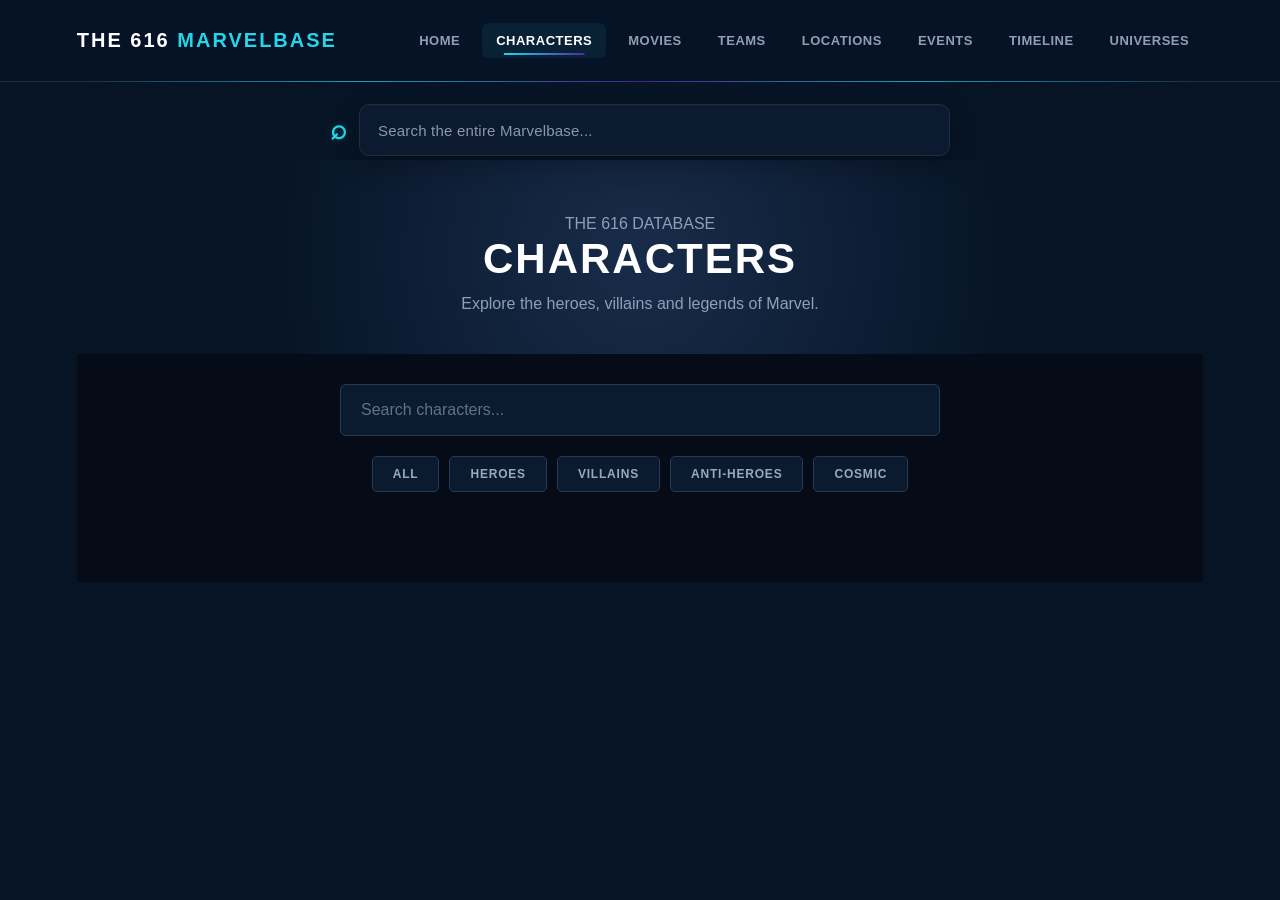
==== characters.html @ 02384500 "Add files via upload" ====
<!DOCTYPE html>
<html lang="en">

<head>

    <meta charset="UTF-8">
    <meta name="viewport" content="width=device-width, initial-scale=1.0">

    <title>Characters | The 616 Marvelbase</title>

    <link rel="stylesheet" href="style.css">


    <style>

        /* =========================================
   GLOBAL SEARCH
   ========================================= */

.global-search-section {

    width: 100%;

    display: flex;

    justify-content: center;

    padding: 22px 20px 4px;

    box-sizing: border-box;

}


.global-search {

    position: relative;

    width: min(620px, 90vw);

}


#global-search-input {

    width: 100%;

    box-sizing: border-box;

    padding: 14px 18px;

    border: 1px solid #1B2C45;

    border-radius: 10px;

    background: #0B1A2E;

    color: white;

    outline: none;

    font-size: 15px;

    transition:
        border-color 0.2s ease,
        box-shadow 0.2s ease,
        background 0.2s ease;

}


#global-search-input::placeholder {
    color: #8A98AA;
}


#global-search-input:focus {

    border-color: #24D7E8;

    background: #0D1F35;

    box-shadow:
        0 0 0 3px rgba(36, 215, 232, 0.08);

}


.global-search-results {

    position: absolute;

    top: calc(100% + 8px);

    left: 0;

    width: 100%;

    max-height: 430px;

    overflow-y: auto;

    padding: 6px;

    box-sizing: border-box;

    border: 1px solid #1B2C45;

    border-radius: 10px;

    background: #0B1A2E;

    box-shadow:
        0 15px 40px rgba(0, 0, 0, 0.45);

    opacity: 0;

    visibility: hidden;

    pointer-events: none;

    transform: translateY(-5px);

    transition:
        opacity 0.2s ease,
        visibility 0.2s ease,
        transform 0.2s ease;

    z-index: 100000;

}


.global-search-results.active {

    opacity: 1;

    visibility: visible;

    pointer-events: auto;

    transform: translateY(0);

}


.global-search-result {

    display: block;

    width: 100%;

    padding: 11px 12px;

    border: none;

    border-radius: 7px;

    background: transparent;

    color: white;

    text-align: left;

    cursor: pointer;

    transition:
        background 0.15s ease;

}


.global-search-result:hover {
    background: #142640;
}


.global-result-category {

    display: block;

    margin-bottom: 3px;

    color: #24D7E8;

    font-size: 11px;

    text-transform: uppercase;

    letter-spacing: 0.8px;

}


.global-search-result strong {

    display: block;

    font-size: 14px;

}


.global-search-result small {

    display: block;

    margin-top: 3px;

    color: #8A98AA;

    font-size: 12px;

}


.global-search-empty {

    padding: 15px;

    color: #8A98AA;

    text-align: center;

    font-size: 13px;

}


@media (max-width: 600px) {

    .global-search-section {
        padding-top: 16px;
    }

    .global-search {
        width: 94vw;
    }

}


        /* =========================================
           MOUSE GLOW
           ========================================= */

        .mouse-glow {

            position: fixed;

            width: 260px;

            height: 260px;

            border-radius: 50%;

            pointer-events: none;

            transform: translate(-50%, -50%);

            background:
                radial-gradient(
                    circle,
                    rgba(36, 215, 232, 0.10) 0%,
                    rgba(36, 215, 232, 0.04) 35%,
                    transparent 70%
                );

            opacity: 0;

            z-index: 0;

            transition: opacity 0.2s ease;

        }


        @media (max-width: 1000px) {

            .global-search {
                width: 210px;
            }

        }


        @media (max-width: 750px) {

            .global-search {
                width: 180px;
            }

        }


        @media (max-width: 600px) {

            .global-search {
                width: 150px;
            }

        }

    </style>

</head>


<body>


    <!-- ========================================
         NAVIGATION
    ========================================= -->

    <header>

        <div class="logo">
            THE 616 <span>MARVELBASE</span>
        </div>

        <!-- NAVIGATION -->

        <nav>

            <a href="index.html">
                HOME
            </a>

            <a
                href="characters.html"
                class="active">
                CHARACTERS
            </a>

            <a href="movies.html">
                MOVIES
            </a>

            <a href="teams.html">
                TEAMS
            </a>

            <a href="locations.html">
                LOCATIONS
            </a>

            <a href="events.html">
                EVENTS
            </a>

            <a href="timeline.html">
                TIMELINE
            </a>

            <a href="universes.html">
                UNIVERSES
            </a>

        </nav>

    </header>

<!-- ========================================
     GLOBAL SEARCH
========================================= -->

<section class="global-search-section">

    <div class="global-search">

        <input
            type="text"
            id="global-search-input"
            placeholder="Search the entire Marvelbase..."
            autocomplete="off"
        >

        <div
            id="global-search-results"
            class="global-search-results">
        </div>

    </div>

</section>

    <!-- ========================================
         PAGE
    ========================================= -->

    <main>


        <!-- DATABASE HEADER -->

        <section class="database-header">

            <p>
                THE 616 DATABASE
            </p>

            <h1>
                CHARACTERS
            </h1>

            <p>
                Explore the heroes, villains and legends of Marvel.
            </p>

        </section>



        <!-- ========================================
             CHARACTER SEARCH + FILTERS
        ========================================= -->

        <section class="character-tools">


            <input
                type="text"
                id="character-search"
                placeholder="Search characters..."
            >


            <div class="filter-buttons">


                <button
                    onclick="filterCharacters('all')">

                    ALL

                </button>


                <button
                    onclick="filterCharacters('hero')">

                    HEROES

                </button>


                <button
                    onclick="filterCharacters('villain')">

                    VILLAINS

                </button>


                <button
                    onclick="filterCharacters('antihero')">

                    ANTI-HEROES

                </button>


                <button
                    onclick="filterCharacters('cosmic')">

                    COSMIC

                </button>


            </div>

        </section>



        <!-- ========================================
             CHARACTER GRID
        ========================================= -->

        <section
            id="character-grid"
            class="character-grid">

            <!-- JavaScript puts the characters here -->

        </section>


    </main>



    <!-- ========================================
         CHARACTER PROFILE POPUP
    ========================================= -->

    <div
        id="profile-modal"
        class="profile-modal">


        <div class="profile-box">


            <!-- CLOSE -->

            <button
                type="button"
                class="close-button"
                onclick="closeProfile()">

                ×

            </button>



            <!-- PROFILE HEADER -->

            <div class="profile-header">


                <div class="profile-type-wrapper">

                    <span id="profile-type"></span>

                </div>


                <h1 id="profile-name"></h1>


                <h3 id="profile-real-name"></h3>


            </div>



            <!-- PROFILE STATS -->

            <div class="profile-stats">


                <div class="profile-stat">

                    <strong>
                        STATUS
                    </strong>

                    <p id="profile-status"></p>

                </div>


                <div class="profile-stat">

                    <strong>
                        SPECIES
                    </strong>

                    <p id="profile-species"></p>

                </div>


                <div class="profile-stat">

                    <strong>
                        ALIGNMENT
                    </strong>

                    <p id="profile-alignment"></p>

                </div>


                <div class="profile-stat">

                    <strong>
                        FIRST APPEARANCE
                    </strong>

                    <p id="profile-first-appearance"></p>

                </div>


            </div>



            <!-- ABOUT -->

            <div class="profile-section">

                <h3>
                    ABOUT
                </h3>

                <p id="profile-description"></p>

            </div>



            <!-- ABILITIES -->

            <div class="profile-section">

                <h3>
                    ABILITIES
                </h3>

                <p id="profile-abilities"></p>

            </div>



            <!-- AFFILIATIONS -->

            <div class="profile-section">

                <h3>
                    AFFILIATIONS
                </h3>

                <p id="profile-affiliations"></p>

            </div>



            <!-- MOVIES & SHOWS -->

            <div class="profile-section">

                <h3>
                    MOVIES &amp; SHOWS
                </h3>

                <div
                    id="profile-movies"
                    class="movie-grid">
                </div>

            </div>



            <!-- RELATED CHARACTERS -->

            <div class="profile-section">

                <h3>
                    RELATED CHARACTERS
                </h3>

                <div
                    id="related-characters"
                    class="related-character-grid">
                </div>

            </div>


        </div>

    </div>



    <!-- ========================================
         MOUSE GLOW
    ========================================= -->

    <div class="mouse-glow"></div>



    <!-- ========================================
         JAVASCRIPT
    ========================================= -->

    <script src="script.js"></script>

    <script src="global-search.js"></script>


    <script>

        const mouseGlow =
            document.querySelector(".mouse-glow");


        document.addEventListener(
            "mousemove",
            function(event) {

                if (!mouseGlow) return;


                mouseGlow.style.left =
                    event.clientX + "px";


                mouseGlow.style.top =
                    event.clientY + "px";


                mouseGlow.style.opacity =
                    "1";

            }
        );

    </script>


</body>

</html>
---- style.css ----
/* =========================================================
   THE 616 MARVELBASE
   MAIN STYLESHEET
   ========================================================= */


/* =========================================================
   GLOBAL RESET
   ========================================================= */

* {
    margin: 0;
    padding: 0;
    box-sizing: border-box;
}

html {
    scroll-behavior: smooth;
}

body {
    min-height: 100vh;
    background: #071426;
    color: #ffffff;
    font-family: Arial, Helvetica, sans-serif;
    overflow-x: hidden;
}

button,
input {
    font-family: inherit;
}

button {
    cursor: pointer;
}

img {
    display: block;
    max-width: 100%;
}


/* =========================================================
   THEME VARIABLES
   ========================================================= */

:root {
    --bg-main: #071426;
    --bg-dark: #050C18;
    --bg-card: #0B1A2E;
    --bg-soft: #0E1D31;

    --border: #1B2C45;
    --border-soft: #263B56;
    --border-light: #38506A;

    --cyan: #24D7E8;
    --blue: #4DA3FF;
    --purple: #5427A8;

    --text-main: #FFFFFF;
    --text-soft: #C2CEDB;
    --text-muted: #9AA9BA;
    --text-dim: #8191A5;
    --text-dark: #617287;

    --shadow-cyan: rgba(36, 215, 232, 0.08);
    --shadow-blue: rgba(77, 163, 255, 0.10);
}


/* =========================================================
   NAVIGATION
   ========================================================= */

header {
    position: relative;
    z-index: 100;

    height: 82px;

    display: flex;
    align-items: center;
    justify-content: space-between;

    padding: 0 6%;

    background: rgba(7, 20, 38, 0.92);

    border-bottom: 1px solid var(--border);

    backdrop-filter: blur(10px);
}

header::after {
    content: "";

    position: absolute;
    left: 6%;
    right: 6%;
    bottom: -1px;

    height: 1px;

    background:
        linear-gradient(
            90deg,
            transparent,
            var(--cyan),
            var(--purple),
            var(--cyan),
            transparent
        );

    opacity: 0.65;
}


/* =========================================================
   LOGO
   ========================================================= */

.logo {
    white-space: nowrap;

    color: var(--text-main);

    font-size: 20px;
    font-weight: bold;

    letter-spacing: 2px;

    transition: transform 0.3s ease;
}

.logo span {
    color: var(--cyan);

    transition:
        color 0.3s ease,
        text-shadow 0.3s ease;
}

.logo:hover {
    transform: translateY(-1px);
}

.logo:hover span {
    text-shadow:
        0 0 12px rgba(36, 215, 232, 0.55);
}


/* =========================================================
   NAV LINKS
   ========================================================= */

nav {
    display: flex;
    align-items: center;

    gap: 8px;
}

nav a {
    position: relative;

    padding: 10px 14px;

    border-radius: 6px;

    color: #8FA0B5;

    text-decoration: none;

    font-size: 13px;
    font-weight: 600;

    letter-spacing: 0.5px;

    text-transform: uppercase;

    transition:
        color 0.25s ease,
        background 0.25s ease;
}

nav a:hover {
    color: #ffffff;

    background:
        rgba(36, 215, 232, 0.06);
}

nav a::after {
    content: "";

    position: absolute;

    left: 50%;
    bottom: 3px;

    width: 0;
    height: 2px;

    border-radius: 2px;

    background:
        linear-gradient(
            90deg,
            var(--cyan),
            var(--purple)
        );

    transform: translateX(-50%);

    transition:
        width 0.25s ease;
}

nav a:hover::after {
    width: 65%;
}

nav a.active {
    color: #ffffff;

    background:
        rgba(36, 215, 232, 0.07);
}

nav a.active::after {
    width: 65%;
}


/* =========================================================
   HOME HERO
   ========================================================= */

.hero {
    min-height: 620px;

    display: flex;
    flex-direction: column;
    justify-content: center;
    align-items: center;

    padding: 40px 20px;

    text-align: center;

    background:
        radial-gradient(
            circle at center,
            #182C4A 0%,
            #071426 55%,
            #050C18 100%
        );
}

.small-title {
    margin-bottom: 20px;

    color: var(--cyan);

    font-size: 13px;
    letter-spacing: 5px;
}

.hero h1 {
    margin-bottom: 30px;

    font-size:
        clamp(70px, 12vw, 150px);

    line-height: 0.85;

    letter-spacing: -5px;

    text-shadow:
        0 0 30px rgba(36, 215, 232, 0.08);
}

.description {
    max-width: 550px;

    margin-bottom: 35px;

    color: var(--text-muted);

    font-size: 18px;
    line-height: 1.6;
}


/* =========================================================
   DATABASE BUTTON
   ========================================================= */

.database-button {
    display: inline-block;

    padding: 16px 30px;

    border-radius: 5px;

    background:
        linear-gradient(
            90deg,
            var(--cyan),
            var(--purple)
        );

    color: #ffffff;

    font-weight: bold;
    letter-spacing: 1px;

    text-decoration: none;

    transition:
        transform 0.3s ease,
        box-shadow 0.3s ease;
}

.database-button:hover {
    transform: translateY(-3px);

    box-shadow:
        0 0 25px rgba(36, 215, 232, 0.25);
}


/* =========================================================
   HOME CATEGORY CARDS
   ========================================================= */

.categories {
    display: grid;

    grid-template-columns:
        repeat(4, 1fr);

    gap: 15px;

    padding: 40px 6%;

    background: var(--bg-dark);
}

.card {
    display: block;

    min-height: 180px;

    padding: 30px;

    border:
        1px solid var(--border);

    background: var(--bg-card);

    color: inherit;

    text-decoration: none;

    transition:
        transform 0.3s ease,
        border-color 0.3s ease,
        box-shadow 0.3s ease;
}

.card:hover {
    transform: translateY(-5px);

    border-color: var(--cyan);

    box-shadow:
        0 8px 30px var(--shadow-cyan);
}

.card h2 {
    margin-bottom: 15px;

    font-size: 20px;
}

.card p {
    color: var(--text-dim);

    line-height: 1.5;
}

.card-link {
    display: inline-block;

    margin-top: 15px;

    color: var(--cyan);

    font-size: 12px;

    letter-spacing: 1px;

    transition:
        transform 0.2s ease;
}

.card:hover .card-link {
    transform: translateX(5px);
}


/* =========================================================
   DATABASE STATS
   ========================================================= */

.database-stats {
    width: min(900px, 90%);

    display: flex;
    justify-content: center;

    gap: 70px;

    margin: 20px auto 60px;

    text-align: center;
}

.stat span {
    display: block;

    font-size: 36px;
    font-weight: bold;
}

.stat p {
    margin-top: 5px;

    color: var(--text-dim);

    font-size: 12px;

    letter-spacing: 2px;
}


/* =========================================================
   DATABASE HEADER
   Same visual scale as Characters page
   ========================================================= */

.database-header {
    padding: 52px 20px 38px;

    text-align: center;

    background:
        radial-gradient(
            circle at center,
            #182C4A 0%,
            #071426 65%,
            #071426 100%
        );
}

.database-header h1 {
    margin: 0 0 10px;

    color: #ffffff;

    font-size: 42px;

    font-weight: 700;

    letter-spacing: 2px;

    line-height: 1.1;
}

.database-header h2 {
    margin-bottom: 12px;

    color: var(--cyan);

    font-size: 18px;

    font-weight: 700;

    letter-spacing: 3px;
}

.database-header p {
    color: #8FA0B5;

    font-size: 16px;

    line-height: 1.5;
}


/* =========================================================
   MAIN CONTENT
   ========================================================= */

main {
    width: min(1400px, 88%);

    margin: 0 auto;
}


/* =========================================================
   DATABASE TOOLS
   ========================================================= */

.character-tools,
.timeline-tools,
.universe-tools {
    padding: 30px 6% 10px;

    background: var(--bg-dark);

    text-align: center;
}

#character-search,
#movie-search,
.timeline-tools input,
.universe-tools input {
    width: min(100%, 600px);

    padding: 16px 20px;

    border:
        1px solid var(--border-soft);

    border-radius: 6px;

    outline: none;

    background: var(--bg-card);

    color: #ffffff;

    font-size: 16px;

    transition:
        border-color 0.25s ease,
        box-shadow 0.25s ease;
}

#character-search:focus,
#movie-search:focus,
.timeline-tools input:focus,
.universe-tools input:focus {
    border-color: var(--cyan);

    box-shadow:
        0 0 15px rgba(36, 215, 232, 0.08);
}

#character-search::placeholder,
#movie-search::placeholder,
.timeline-tools input::placeholder,
.universe-tools input::placeholder {
    color: var(--text-dark);
}


/* =========================================================
   FILTER BUTTONS
   ========================================================= */

.filter-buttons {
    display: flex;
    justify-content: center;
    align-items: center;

    flex-wrap: wrap;

    gap: 10px;

    margin-top: 20px;
}

.filter-buttons button {
    padding: 10px 20px;

    border:
        1px solid var(--border-soft);

    border-radius: 5px;

    background: var(--bg-card);

    color: var(--text-muted);

    font-size: 12px;
    font-weight: 600;

    letter-spacing: 0.8px;

    text-transform: uppercase;

    transition:
        color 0.25s ease,
        background 0.25s ease,
        border-color 0.25s ease,
        transform 0.25s ease;
}

.filter-buttons button:hover {
    transform: translateY(-2px);

    border-color: var(--cyan);

    background: var(--cyan);

    color: var(--bg-main);
}


/* =========================================================
   CHARACTER GRID
   ========================================================= */

.character-grid {
    display: grid;

    grid-template-columns:
        repeat(4, 1fr);

    gap: 20px;

    padding: 40px 0;

    background: var(--bg-dark);
}

.character-card {
    overflow: hidden;

    border:
        1px solid var(--border);

    border-radius: 8px;

    background: var(--bg-card);

    transition:
        transform 0.3s ease,
        border-color 0.3s ease,
        box-shadow 0.3s ease;
}

.character-card:hover {
    transform: translateY(-8px);

    border-color: var(--cyan);

    box-shadow:
        0 10px 30px var(--shadow-cyan);
}


/* CHARACTER IMAGE */

.character-image {
    height: 280px;

    display: flex;
    justify-content: center;
    align-items: center;

    overflow: hidden;
}

.character-image img {
    width: auto;
    height: auto;

    max-width: 90%;
    max-height: 90%;

    object-fit: contain;
}


/* CHARACTER BACKGROUNDS */

.iron-man {
    background:
        linear-gradient(
            135deg,
            #321D39,
            #0D1C31
        );
}

.spider-man {
    background:
        linear-gradient(
            135deg,
            #162D45,
            #28163D
        );
}

.thor {
    background:
        linear-gradient(
            135deg,
            #182C4A,
            #10172D
        );
}

.captain {
    background:
        linear-gradient(
            135deg,
            #162D45,
            #111A35
        );
}

.loki {
    background:
        linear-gradient(
            135deg,
            #173B3D,
            #121A31
        );
}

.thanos {
    background:
        linear-gradient(
            135deg,
            #302052,
            #11162D
        );
}

.goblin {
    background:
        linear-gradient(
            135deg,
            #193D3B,
            #101C2A
        );
}

.doom {
    background:
        linear-gradient(
            135deg,
            #263B48,
            #111A27
        );
}


/* CHARACTER INFO */

.character-info {
    padding: 25px;
}

.character-type {
    color: var(--cyan);

    font-size: 12px;
    font-weight: bold;

    letter-spacing: 2px;
}

.character-info h2 {
    margin: 10px 0;

    font-size: 24px;
}

.character-info p:not(.character-type) {
    min-height: 70px;

    color: var(--text-dim);

    line-height: 1.5;
}

.character-info button {
    margin-top: 15px;

    padding: 10px 15px;

    border:
        1px solid var(--border-light);

    border-radius: 5px;

    background: transparent;

    color: #ffffff;

    transition:
        color 0.25s ease,
        background 0.25s ease,
        border-color 0.25s ease;
}

.character-info button:hover {
    border-color: var(--cyan);

    background: var(--cyan);

    color: var(--bg-main);
}


/* =========================================================
   MOVIES & SHOWS
   ========================================================= */

.media-section {
    margin-top: 55px;
    margin-bottom: 75px;
}


/* SECTION HEADING */

.section-heading {
    display: flex;
    align-items: center;

    gap: 12px;

    margin-bottom: 25px;
    padding-bottom: 12px;

    border-bottom:
        1px solid var(--border);
}

.section-heading h2 {
    margin: 0;

    color: #ffffff;

    font-size: 26px;

    font-weight: 700;

    letter-spacing: 3px;
}

.section-heading span {
    color: var(--cyan);

    font-size: 14px;

    font-weight: bold;

    letter-spacing: 0.5px;
}


/* SECOND SECTION */

.media-section + .media-section {
    margin-top: 0;

    padding-top: 40px;

    border-top:
        1px solid rgba(255, 255, 255, 0.08);
}


/* MOVIE GRID */

.movie-grid {
    display: grid;

    grid-template-columns:
        repeat(auto-fill, minmax(220px, 1fr));

    gap: 25px;

    align-items: start;
}


/* MOVIE CARD */

.movie-card {
    overflow: hidden;

    align-self: start;

    border:
        1px solid var(--border);

    border-radius: 10px;

    background: var(--bg-card);

    transition:
        transform 0.25s ease,
        border-color 0.25s ease,
        box-shadow 0.25s ease;
}

.movie-card:hover {
    transform: translateY(-6px);

    border-color: var(--cyan);

    box-shadow:
        0 10px 30px var(--shadow-cyan);
}


/* MOVIE POSTER */

.movie-card > img {
    width: 100%;

    height: 320px;

    object-fit: cover;

    transition:
        transform 0.4s ease;
}

.movie-card:hover > img {
    transform: scale(1.035);
}


/* MOVIE CARD INFO */

.movie-card-info {
    padding: 18px;
}

.movie-card-info h3 {
    margin-bottom: 8px;

    color: #ffffff;

    font-size: 21px;

    line-height: 1.2;
}

.movie-year {
    margin-bottom: 7px;

    color: var(--text-dim);

    font-size: 14px;
}

.movie-type {
    color: var(--cyan);

    font-size: 12px;

    font-weight: bold;

    letter-spacing: 1px;

    line-height: 1.4;
}


/* =========================================================
   VIEW MOVIE / VIEW SHOW BUTTON
   ========================================================= */

.view-profile {
    position: relative;
    width: 100%;
    margin-top: 16px;
    padding: 12px 16px;

    display: flex;
    align-items: center;
    justify-content: center;
    gap: 8px;

    border: 1px solid var(--border-light);
    border-radius: 6px;

    background:
        linear-gradient(
            135deg,
            rgba(36, 215, 232, 0.04),
            rgba(84, 39, 168, 0.08)
        );

    color: var(--text-soft);
    font-size: 11px;
    font-weight: 700;
    letter-spacing: 1.8px;
    text-transform: uppercase;

    box-shadow:
        inset 0 0 0 1px rgba(255, 255, 255, 0.015);

    transition:
        color 0.25s ease,
        background 0.25s ease,
        border-color 0.25s ease,
        box-shadow 0.25s ease,
        transform 0.25s ease;
}

.view-profile::after {
    content: "→";

    color: var(--cyan);
    font-size: 15px;
    line-height: 1;

    transition:
        transform 0.25s ease,
        color 0.25s ease;
}

.view-profile:hover {
    transform: translateY(-2px);

    border-color: var(--cyan);

    background:
        linear-gradient(
            135deg,
            rgba(36, 215, 232, 0.12),
            rgba(84, 39, 168, 0.16)
        );

    color: #ffffff;

    box-shadow:
        0 0 18px rgba(36, 215, 232, 0.10),
        inset 0 0 15px rgba(36, 215, 232, 0.03);
}

.view-profile:hover::after {
    color: #ffffff;
    transform: translateX(4px);
}

.view-profile:active {
    transform: translateY(0);
}


/* MOVIE MODAL IMAGE */

.profile-content > #profile-image {
    width: 220px;
    height: 320px;

    object-fit: cover;

    margin-bottom: 25px;

    border:
        1px solid var(--border);

    border-radius: 8px;
}


/* CLOSE BUTTONS */

.close-button,
.close-profile {
    position: absolute;

    top: 18px;
    right: 20px;

    width: 42px;
    height: 42px;

    display: flex;
    align-items: center;
    justify-content: center;

    padding: 0;

    border:
        1px solid rgba(80, 160, 255, 0.3);

    border-radius: 50%;

    background:
        rgba(10, 20, 35, 0.8);

    color: #ffffff;

    font-size: 28px;
    line-height: 1;

    transition:
        color 0.25s ease,
        border-color 0.25s ease,
        box-shadow 0.25s ease,
        transform 0.25s ease;
}

.close-button:hover,
.close-profile:hover {
    border-color: var(--blue);

    color: var(--blue);

    box-shadow:
        0 0 18px rgba(70, 160, 255, 0.45);

    transform: rotate(90deg);
}


/* =========================================================
   CHARACTER PROFILE
   ========================================================= */

.profile-header {
    padding-right: 50px;

    margin-bottom: 32px;
}

.profile-type-wrapper {
    margin-bottom: 10px;
}

#profile-type {
    display: inline-block;

    padding: 6px 13px;

    border:
        1px solid rgba(70, 160, 255, 0.4);

    border-radius: 999px;

    color: #55AAFF;

    font-size: 12px;

    font-weight: 700;

    letter-spacing: 2px;

    text-shadow:
        0 0 10px rgba(70, 160, 255, 0.65);
}

#profile-name {
    margin: 0;

    color: #ffffff;

    font-size:
        clamp(38px, 6vw, 64px);

    font-weight: 800;

    letter-spacing: -1px;

    line-height: 1.05;
}

#profile-real-name {
    margin: 10px 0 0;

    color:
        rgba(255, 255, 255, 0.55);

    font-size: 17px;

    font-weight: 400;
}


/* =========================================================
   PROFILE STATS
   ========================================================= */

.profile-stats {
    display: grid;

    grid-template-columns:
        repeat(3, 1fr);

    gap: 12px;

    margin-bottom: 34px;
    padding: 18px;

    border:
        1px solid rgba(255, 255, 255, 0.07);

    border-radius: 12px;

    background:
        rgba(255, 255, 255, 0.025);
}

.profile-stat {
    padding: 8px 15px;

    border-right:
        1px solid rgba(255, 255, 255, 0.08);
}

.profile-stat:last-child {
    border-right: none;
}

.profile-stat strong {
    display: block;

    margin-bottom: 7px;

    color: #55AAFF;

    font-size: 11px;

    letter-spacing: 1.8px;

    text-shadow:
        0 0 10px rgba(70, 160, 255, 0.45);
}

.profile-stat p {
    margin: 0;

    color: #ffffff;

    font-size: 15px;

    font-weight: 600;
}


/* =========================================================
   PROFILE SECTIONS
   ========================================================= */

.profile-section {
    position: relative;

    margin-top: 30px;

    padding-top: 25px;

    border-top:
        1px solid rgba(255, 255, 255, 0.08);
}

.profile-section h3,
.profile-section h4 {
    margin-bottom: 12px;

    color: #55AAFF;

    font-size: 12px;

    font-weight: 700;

    letter-spacing: 2px;

    text-shadow:
        0 0 12px rgba(70, 160, 255, 0.45);
}

.profile-section p {
    margin: 0;

    color:
        rgba(255, 255, 255, 0.72);

    font-size: 16px;

    line-height: 1.8;
}


/* =========================================================
   MOVIE PROFILE CONTENT
   ========================================================= */

.profile-info {
    width: 100%;
}

#profile-title {
    margin-bottom: 8px;

    color: #ffffff;

    font-size:
        clamp(34px, 5vw, 50px);

    line-height: 1.1;
}

#profile-year {
    margin-bottom: 18px;

    color: var(--text-muted);

    font-size: 15px;
}

#profile-director,
#profile-phase {
    color: var(--text-soft);
}


/* =========================================================
   TIMELINE
   ========================================================= */

.timeline {
    position: relative;

    width: min(900px, 90%);

    margin: 60px auto;

    padding: 20px 0;
}

.timeline::before {
    content: "";

    position: absolute;

    top: 0;
    bottom: 0;

    left: 50%;

    width: 2px;

    background:
        linear-gradient(
            #24D7E8,
            #5427A8,
            #24D7E8
        );

    transform:
        translateX(-50%);
}

.timeline-event {
    position: relative;

    width: 100%;

    min-height: 150px;

    margin-bottom: 50px;
}

.timeline-year {
    position: absolute;

    left: 50%;

    z-index: 2;

    padding: 8px 14px;

    border:
        1px solid var(--border-light);

    border-radius: 20px;

    background: var(--bg-card);

    font-weight: bold;

    transform:
        translateX(-50%);
}

.timeline-dot {
    position: absolute;

    left: 50%;
    top: 55px;

    z-index: 2;

    width: 14px;
    height: 14px;

    border-radius: 50%;

    background: var(--cyan);

    transform:
        translateX(-50%);

    box-shadow:
        0 0 15px rgba(36, 215, 232, 0.55);
}

.timeline-card {
    width: 40%;

    padding: 20px;

    border:
        1px solid var(--border);

    border-radius: 10px;

    background: var(--bg-card);

    transition:
        transform 0.25s ease,
        border-color 0.25s ease,
        box-shadow 0.25s ease;
}

.timeline-event:nth-child(odd) .timeline-card {
    margin-left: 55%;
}

.timeline-event:nth-child(even) .timeline-card {
    margin-left: 5%;
}

.timeline-card:hover {
    transform: translateY(-5px);

    border-color: var(--cyan);

    box-shadow:
        0 8px 25px rgba(36, 215, 232, 0.07);
}

.timeline-card h2 {
    margin: 8px 0;

    font-size: 21px;
}

.timeline-card p {
    color: var(--text-muted);

    line-height: 1.5;
}

.timeline-type {
    color: var(--cyan) !important;

    font-size: 12px;

    font-weight: bold;

    letter-spacing: 1px;
}

.timeline-universe {
    margin-top: 15px;

    color: #6F8196 !important;

    font-size: 12px;
}


/* =========================================================
   TIMELINE FILTER BUTTONS
   ========================================================= */

.timeline-tools .filter-buttons {
    justify-content: center;

    gap: 14px;

    margin-top: 25px;
}

.timeline-tools .filter-buttons button {
    padding: 14px 24px;

    border:
        1px solid rgba(77, 163, 255, 0.4);

    border-radius: 10px;

    background:
        rgba(15, 30, 50, 0.8);

    color: var(--blue);

    font-size: 13px;

    font-weight: 800;

    letter-spacing: 2px;

    text-shadow:
        0 0 6px rgba(77, 163, 255, 0.8),
        0 0 14px rgba(77, 163, 255, 0.4);

    box-shadow:
        0 0 15px rgba(77, 163, 255, 0.08);
}

.timeline-tools .filter-buttons button:hover {
    border-color: var(--blue);

    background:
        rgba(30, 70, 120, 0.8);

    color: #ffffff;

    text-shadow:
        0 0 8px rgba(77, 163, 255, 0.9),
        0 0 18px rgba(77, 163, 255, 0.5);

    box-shadow:
        0 0 20px rgba(77, 163, 255, 0.2);
}


/* CURRENT TIMELINE */

#current-timeline {
    margin-top: 28px;
    margin-left: 4px;

    color: var(--blue);

    font-size: 14px;

    font-weight: 800;

    letter-spacing: 3px;

    line-height: 1.5;

    text-transform: uppercase;

    text-shadow:
        0 0 6px rgba(77, 163, 255, 0.8),
        0 0 14px rgba(77, 163, 255, 0.5),
        0 0 25px rgba(77, 163, 255, 0.25);
}


/* =========================================================
   UNIVERSES
   ========================================================= */

.universe-grid {
    width: min(1100px, 90%);

    display: grid;

    grid-template-columns:
        repeat(auto-fit, minmax(250px, 1fr));

    gap: 25px;

    margin: 40px auto;
}

.universe-card {
    padding: 25px;

    border:
        1px solid var(--border);

    border-radius: 10px;

    background: var(--bg-card);

    transition:
        transform 0.25s ease,
        border-color 0.25s ease,
        box-shadow 0.25s ease;
}

.universe-card:hover {
    transform: translateY(-6px);

    border-color: var(--purple);

    box-shadow:
        0 10px 30px rgba(84, 39, 168, 0.10);
}

.universe-designation {
    color: var(--cyan);

    font-size: 12px;

    font-weight: bold;

    letter-spacing: 1px;
}

.universe-info h2 {
    margin: 10px 0;

    font-size: 25px;
}

.universe-info > p:not(.universe-designation) {
    color: var(--text-muted);

    line-height: 1.6;
}

.universe-button {
    width: 100%;

    margin-top: 20px;

    padding: 11px;

    border:
        1px solid var(--border-light);

    border-radius: 5px;

    background: transparent;

    color: #ffffff;

    transition:
        background 0.2s ease,
        border-color 0.2s ease;
}

.universe-button:hover {
    border-color: var(--purple);

    background: var(--purple);
}


/* =========================================================
   MOUSE GLOW
   ========================================================= */

.mouse-glow {
    position: fixed;

    z-index: 9999;

    width: 180px;
    height: 180px;

    border-radius: 50%;

    pointer-events: none;

    opacity: 0;

    background:
        radial-gradient(
            circle,
            rgba(36, 215, 232, 0.16) 0%,
            rgba(84, 39, 168, 0.10) 35%,
            transparent 70%
        );

    transform:
        translate(-50%, -50%);

    transition:
        opacity 0.2s ease;
}

/* =========================================================
   PROFILE MODAL
   ========================================================= */

.profile-modal {
    position: fixed;

    inset: 0;

    z-index: 99999;

    display: flex;

    justify-content: center;
    align-items: center;

    padding: 30px;

    background:
        rgba(0, 0, 0, 0.78);

    backdrop-filter: blur(10px);

    opacity: 0;

    visibility: hidden;

    pointer-events: none;

    transition:
        opacity 0.3s ease,
        visibility 0.3s ease;
}


.profile-modal.active {
    opacity: 1;

    visibility: visible;

    pointer-events: auto;
}


.profile-modal .profile-box {
    position: relative;

    width: min(850px, 100%);

    max-height: 88vh;

    overflow-y: auto;

    padding: 48px;

    border:
        1px solid rgba(60, 150, 255, 0.35);

    border-radius: 18px;

    background:
        linear-gradient(
            145deg,
            rgba(15, 25, 40, 0.98),
            rgba(5, 10, 18, 0.98)
        );

    color: #ffffff;

    box-shadow:
        0 0 35px rgba(40, 130, 255, 0.18),
        0 25px 80px rgba(0, 0, 0, 0.65);

    transform:
        translateY(25px) scale(0.97);

    transition:
        transform 0.35s ease;
}


.profile-modal.active .profile-box {
    transform:
        translateY(0) scale(1);
}
/* =========================================================
   PROFILE SCROLLBAR
   ========================================================= */

.profile-box::-webkit-scrollbar,
.profile-content::-webkit-scrollbar {
    width: 6px;
}

.profile-box::-webkit-scrollbar-track,
.profile-content::-webkit-scrollbar-track {
    background: transparent;
}

.profile-box::-webkit-scrollbar-thumb,
.profile-content::-webkit-scrollbar-thumb {
    border-radius: 10px;

    background:
        rgba(70, 160, 255, 0.35);
}


/* =========================================================
   RESPONSIVE
   ========================================================= */

@media (max-width: 1100px) {

    .character-grid {
        grid-template-columns:
            repeat(3, 1fr);
    }

    .categories {
        grid-template-columns:
            repeat(2, 1fr);
    }

    .movie-grid {
        grid-template-columns:
            repeat(3, 1fr);
    }
}


@media (max-width: 900px) {

    header {
        padding: 0 4%;
    }

    .database-header h1 {
        font-size: 38px;
    }

    .character-grid {
        grid-template-columns:
            repeat(2, 1fr);
    }

    .movie-grid {
        grid-template-columns:
            repeat(3, 1fr);
    }

    .timeline-card {
        width: 42%;
    }
}


@media (max-width: 800px) {

    header {
        height: auto;

        flex-direction: column;

        gap: 18px;

        padding: 20px;
    }

    header::after {
        left: 20px;
        right: 20px;
    }

    nav {
        gap: 4px;

        flex-wrap: wrap;

        justify-content: center;
    }

    nav a {
        padding: 8px 10px;

        font-size: 12px;
    }

    main {
        width: 92%;
    }

    .movie-grid {
        grid-template-columns:
            repeat(2, 1fr);

        gap: 20px;
    }

    .movie-card > img {
        height: 300px;
    }

    .timeline::before {
        left: 15px;
    }

    .timeline-year {
        left: 15px;

        transform: none;
    }

    .timeline-dot {
        left: 15px;
    }

    .timeline-card {
        width: calc(100% - 50px);

        margin-left: 50px !important;
        margin-right: 0;
    }
}


@media (max-width: 650px) {

    .database-header {
        padding:
            45px 15px 30px;
    }

    .database-header h1 {
        font-size: 32px;

        letter-spacing: 1px;
    }

    .database-header h2 {
        font-size: 16px;

        letter-spacing: 2px;
    }

    .database-header p {
        font-size: 15px;
    }

    .categories {
        grid-template-columns: 1fr;
    }

    .character-grid {
        grid-template-columns: 1fr;
    }

    .movie-grid {
        grid-template-columns:
            repeat(2, 1fr);

        gap: 15px;
    }

    .movie-card {
        border-radius: 8px;
    }

    .movie-card > img {
        height: 260px;
    }

    .movie-card-info {
        padding: 13px;
    }

    .movie-card-info h3 {
        font-size: 17px;
    }

    .section-heading {
        margin-bottom: 20px;
    }

    .section-heading h2 {
        font-size: 22px;
    }

    .profile-modal {
        padding: 15px;
    }

    .profile-box,
    .profile-content {
        width: 95vw;

        max-height: 92vh;

        padding:
            35px 24px;
    }

    .profile-stats {
        grid-template-columns: 1fr;
    }

    .profile-stat {
        border-right: none;

        border-bottom:
            1px solid rgba(255, 255, 255, 0.08);

        padding:
            12px 5px;
    }

    .profile-stat:last-child {
        border-bottom: none;
    }

    #profile-name {
        font-size: 42px;
    }

    .profile-content > #profile-image {
        width: 180px;
        height: 260px;
    }
}


@media (max-width: 450px) {

    .movie-grid {
        grid-template-columns: 1fr;
    }

    .movie-card > img {
        height: 320px;
    }

    .database-header h1 {
        font-size: 28px;
    }

    .database-header h2 {
        font-size: 14px;
    }

    .database-stats {
        gap: 30px;
    }

    .stat span {
        font-size: 28px;
    }
}

/* =========================================
   GLOBAL SEARCH
   ========================================= */

.global-search {
    position: relative;

    width: 260px;

    flex-shrink: 0;
}

#global-search-input {

    width: 100%;

    box-sizing: border-box;

    padding: 11px 14px;

    border: 1px solid #1B2C45;
    border-radius: 8px;

    background: #0B1A2E;

    color: white;

    outline: none;

    font-size: 14px;

    transition:
        border-color 0.2s ease,
        background 0.2s ease;
}

#global-search-input::placeholder {
    color: #8A98AA;
}

#global-search-input:focus {

    border-color: #24D7E8;

    background: #0D1F35;

}


.global-search-results {

    position: absolute;

    top: calc(100% + 8px);

    left: 0;

    width: 100%;

    max-height: 430px;

    overflow-y: auto;

    padding: 6px;

    box-sizing: border-box;

    border: 1px solid #1B2C45;

    border-radius: 10px;

    background: #0B1A2E;

    box-shadow:
        0 15px 40px rgba(0, 0, 0, 0.45);

    opacity: 0;

    visibility: hidden;

    pointer-events: none;

    transform: translateY(-5px);

    transition:
        opacity 0.2s ease,
        visibility 0.2s ease,
        transform 0.2s ease;

    z-index: 100000;
}


.global-search-results.active {

    opacity: 1;

    visibility: visible;

    pointer-events: auto;

    transform: translateY(0);

}


.global-search-result {

    display: block;

    width: 100%;

    padding: 11px 12px;

    border: none;

    border-radius: 7px;

    background: transparent;

    color: white;

    text-align: left;

    cursor: pointer;

    transition:
        background 0.15s ease;

}


.global-search-result:hover {

    background: #142640;

}


.global-result-category {

    display: block;

    margin-bottom: 3px;

    color: #24D7E8;

    font-size: 11px;

    text-transform: uppercase;

    letter-spacing: 0.8px;

}


.global-search-result strong {

    display: block;

    font-size: 14px;

}


.global-search-result small {

    display: block;

    margin-top: 3px;

    color: #8A98AA;

    font-size: 12px;

}


.global-search-empty {

    padding: 15px;

    color: #8A98AA;

    text-align: center;

    font-size: 13px;

}


@media (max-width: 1000px) {

    .global-search {
        width: 210px;
    }

}


@media (max-width: 750px) {

    .global-search {
        width: 180px;
    }

}


@media (max-width: 600px) {

    .global-search {
        width: 150px;
    }

}
/* =========================================
   GLOBAL SEARCH - AESTHETIC UPGRADE
   ========================================= */

.global-search-section {
    padding: 24px 20px 8px;
}

.global-search {
    width: min(650px, 90vw);
}

/* Search bar */
#global-search-input {
    height: 52px;
    padding: 0 20px 0 48px;

    border: 1px solid rgba(36, 215, 232, 0.18);
    border-radius: 14px;

    background:
        linear-gradient(
            135deg,
            rgba(11, 26, 46, 0.96),
            rgba(13, 31, 53, 0.96)
        );

    color: #ffffff;
    font-size: 15px;
    letter-spacing: 0.2px;

    box-shadow:
        0 8px 25px rgba(0, 0, 0, 0.25),
        inset 0 1px 0 rgba(255, 255, 255, 0.025);

    transition:
        border-color 0.25s ease,
        box-shadow 0.25s ease,
        transform 0.25s ease,
        background 0.25s ease;
}

/* Search icon outside the bar */
.global-search {
    display: flex;
    align-items: center;
    gap: 12px;
}

.global-search::before {
    content: "⌕";

    position: static;
    transform: none;

    flex-shrink: 0;

    color: #24D7E8;
    font-size: 28px;
    font-weight: bold;

    pointer-events: none;

    text-shadow:
        0 0 10px rgba(36, 215, 232, 0.25);
}

/* Let the input fill the remaining space */
#global-search-input {
    flex: 1;
    width: auto;
    padding: 0 20px;
}

/* Placeholder */
#global-search-input::placeholder {
    color: #718197;
    transition: color 0.2s ease;
}

/* Hover */
#global-search-input:hover {
    border-color: rgba(36, 215, 232, 0.35);

    box-shadow:
        0 10px 30px rgba(0, 0, 0, 0.30),
        0 0 18px rgba(36, 215, 232, 0.05);
}

/* Focus */
#global-search-input:focus {
    border-color: rgba(36, 215, 232, 0.75);

    background:
        linear-gradient(
            135deg,
            #0B1A2E,
            #0E2138
        );

    box-shadow:
        0 10px 32px rgba(0, 0, 0, 0.35),
        0 0 0 3px rgba(36, 215, 232, 0.08),
        0 0 24px rgba(36, 215, 232, 0.08);

    transform: translateY(-1px);
}

#global-search-input:focus::placeholder {
    color: #566579;
}


/* =========================================
   SEARCH RESULTS
   ========================================= */

.global-search-results {
    top: calc(100% + 10px);

    padding: 7px;

    border: 1px solid rgba(36, 215, 232, 0.16);
    border-radius: 14px;

    background:
        linear-gradient(
            145deg,
            rgba(11, 26, 46, 0.98),
            rgba(7, 20, 38, 0.98)
        );

    box-shadow:
        0 18px 45px rgba(0, 0, 0, 0.55),
        0 0 25px rgba(36, 215, 232, 0.04);

    backdrop-filter: blur(12px);
}

/* Individual result */
.global-search-result {
    padding: 12px 13px;

    border-radius: 9px;

    transition:
        background 0.18s ease,
        transform 0.18s ease;
}

.global-search-result:hover {
    background:
        linear-gradient(
            90deg,
            rgba(36, 215, 232, 0.08),
            rgba(84, 39, 168, 0.08)
        );

    transform: translateX(3px);
}

/* Category */
.global-result-category {
    margin-bottom: 4px;

    color: #24D7E8;
    font-size: 10px;
    font-weight: bold;

    letter-spacing: 1.2px;
}

/* Result title */
.global-search-result strong {
    color: #ffffff;
    font-size: 14px;
}

/* Result subtitle */
.global-search-result small {
    margin-top: 4px;
    color: #7F8DA0;
}


/* =========================================
   MOBILE
   ========================================= */

@media (max-width: 600px) {

    .global-search-section {
        padding: 18px 14px 6px;
    }

    .global-search {
        width: 94vw;
    }

    #global-search-input {
        height: 48px;
        padding-left: 45px;
    }
}
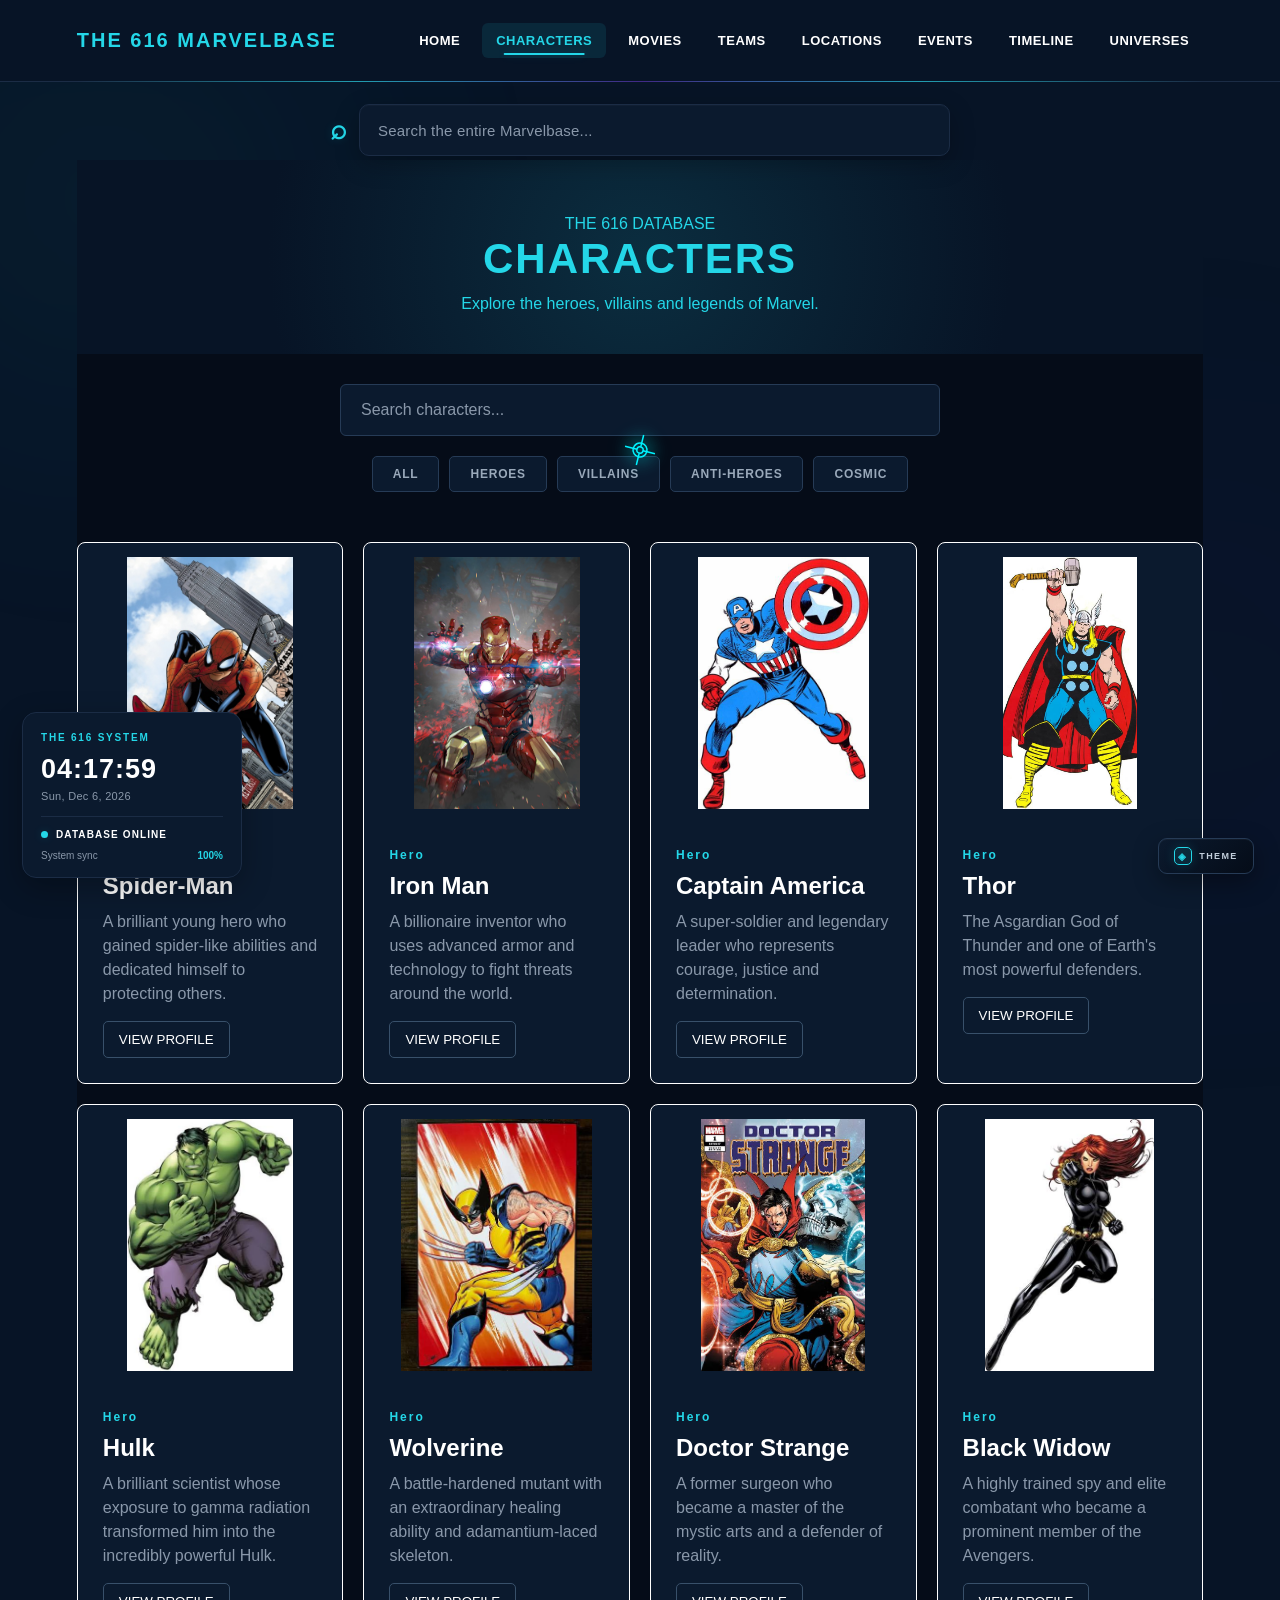
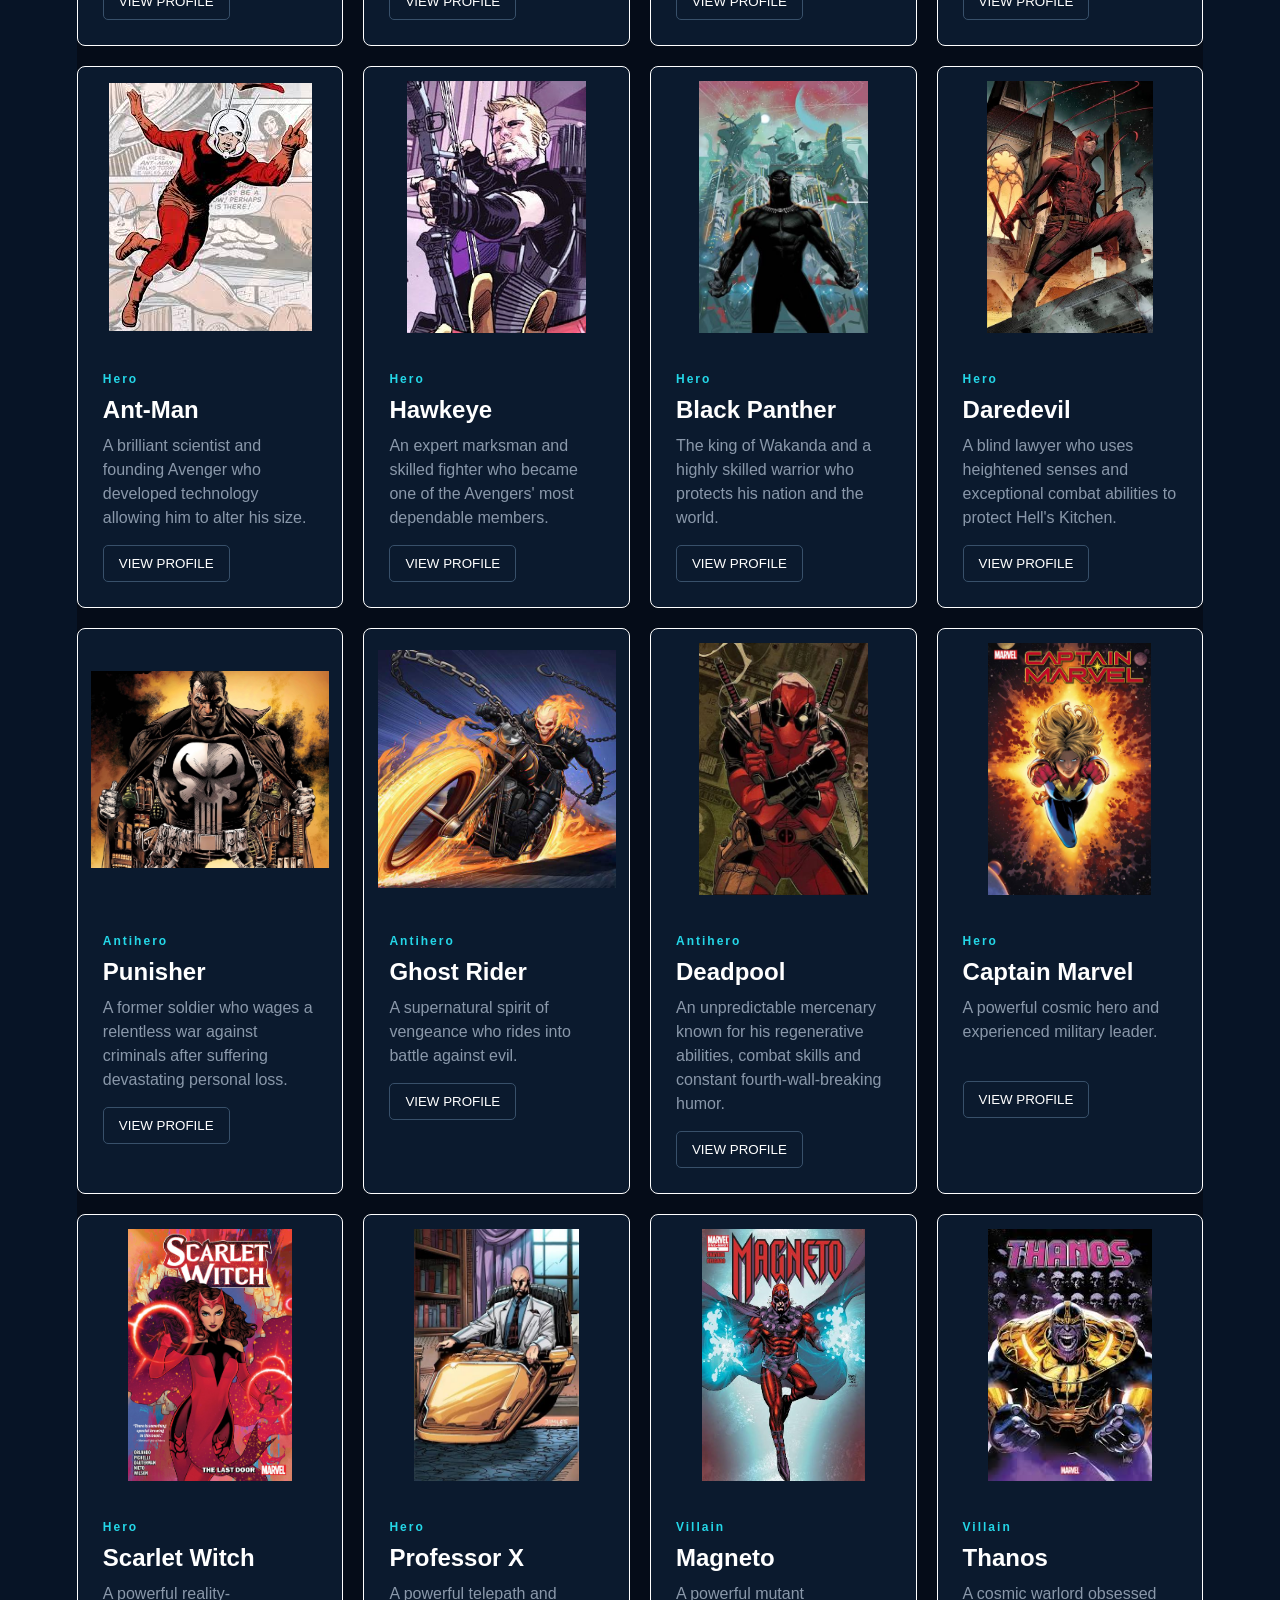
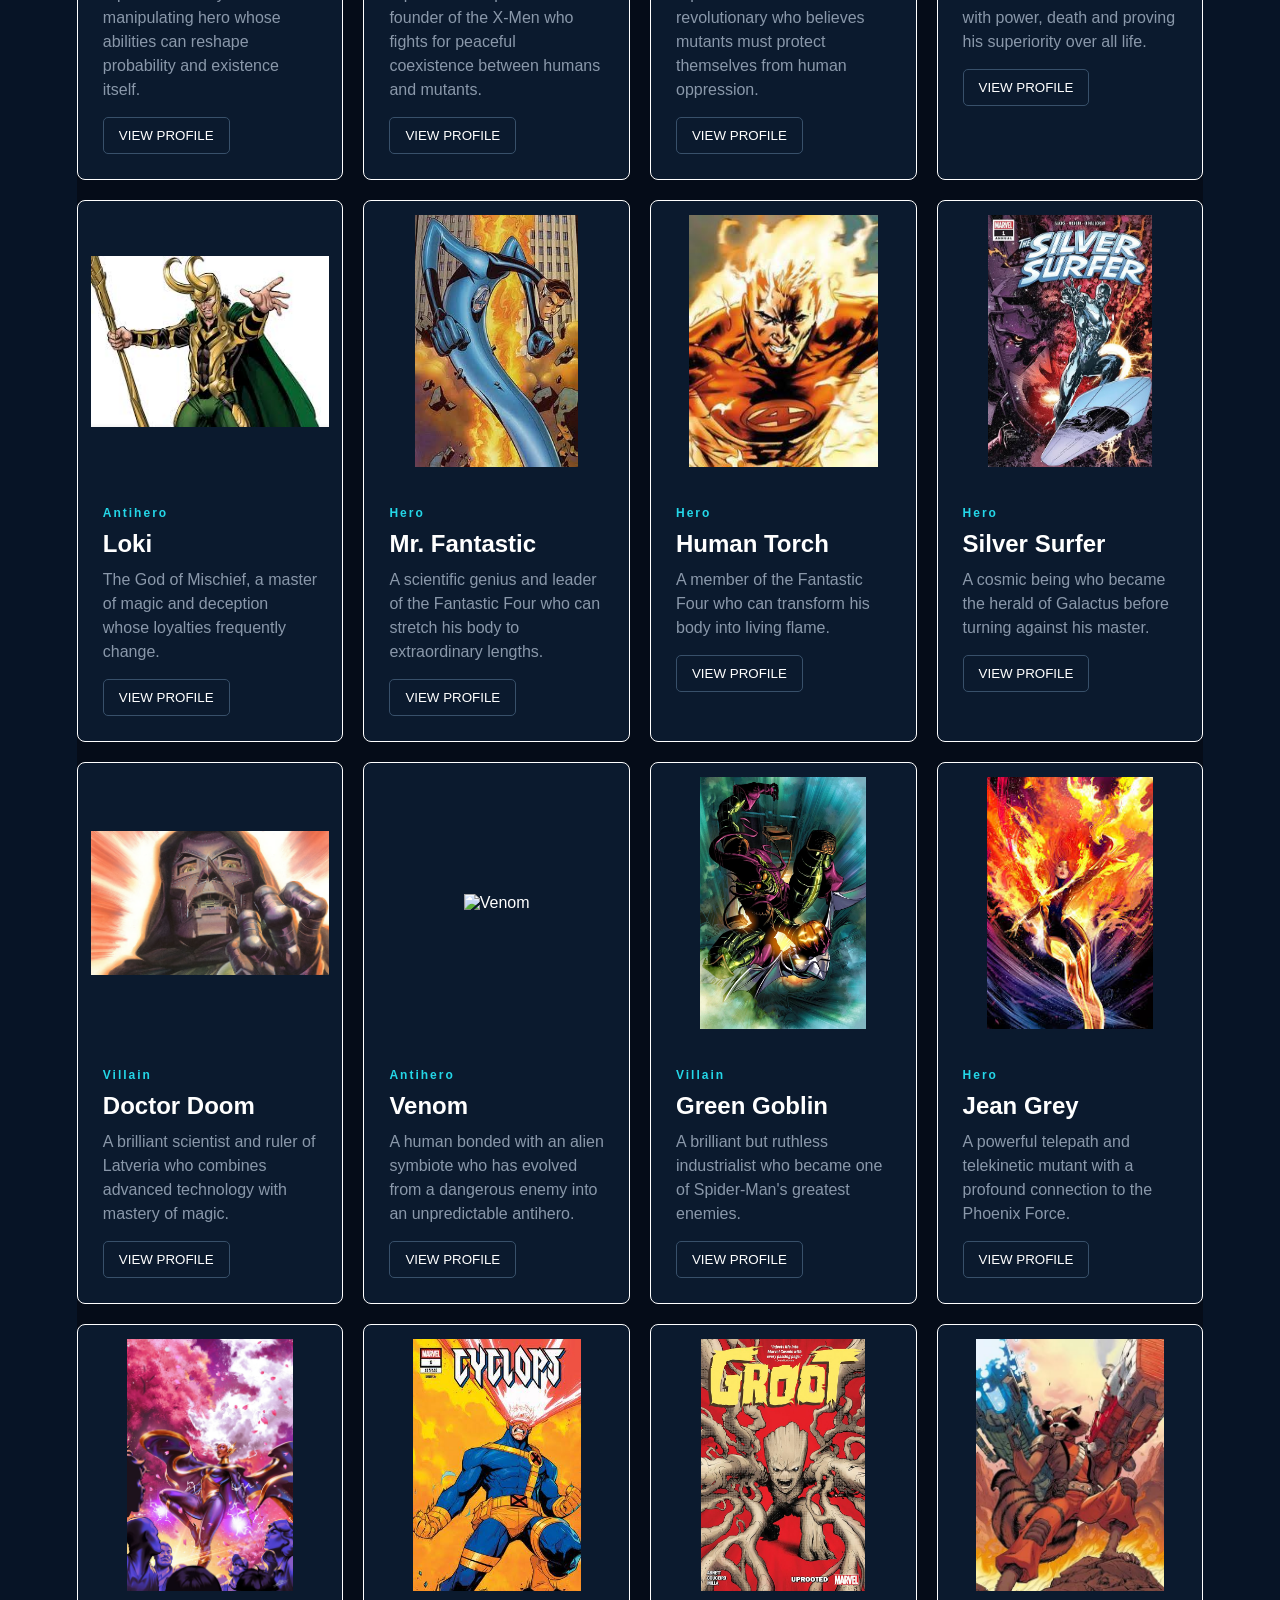
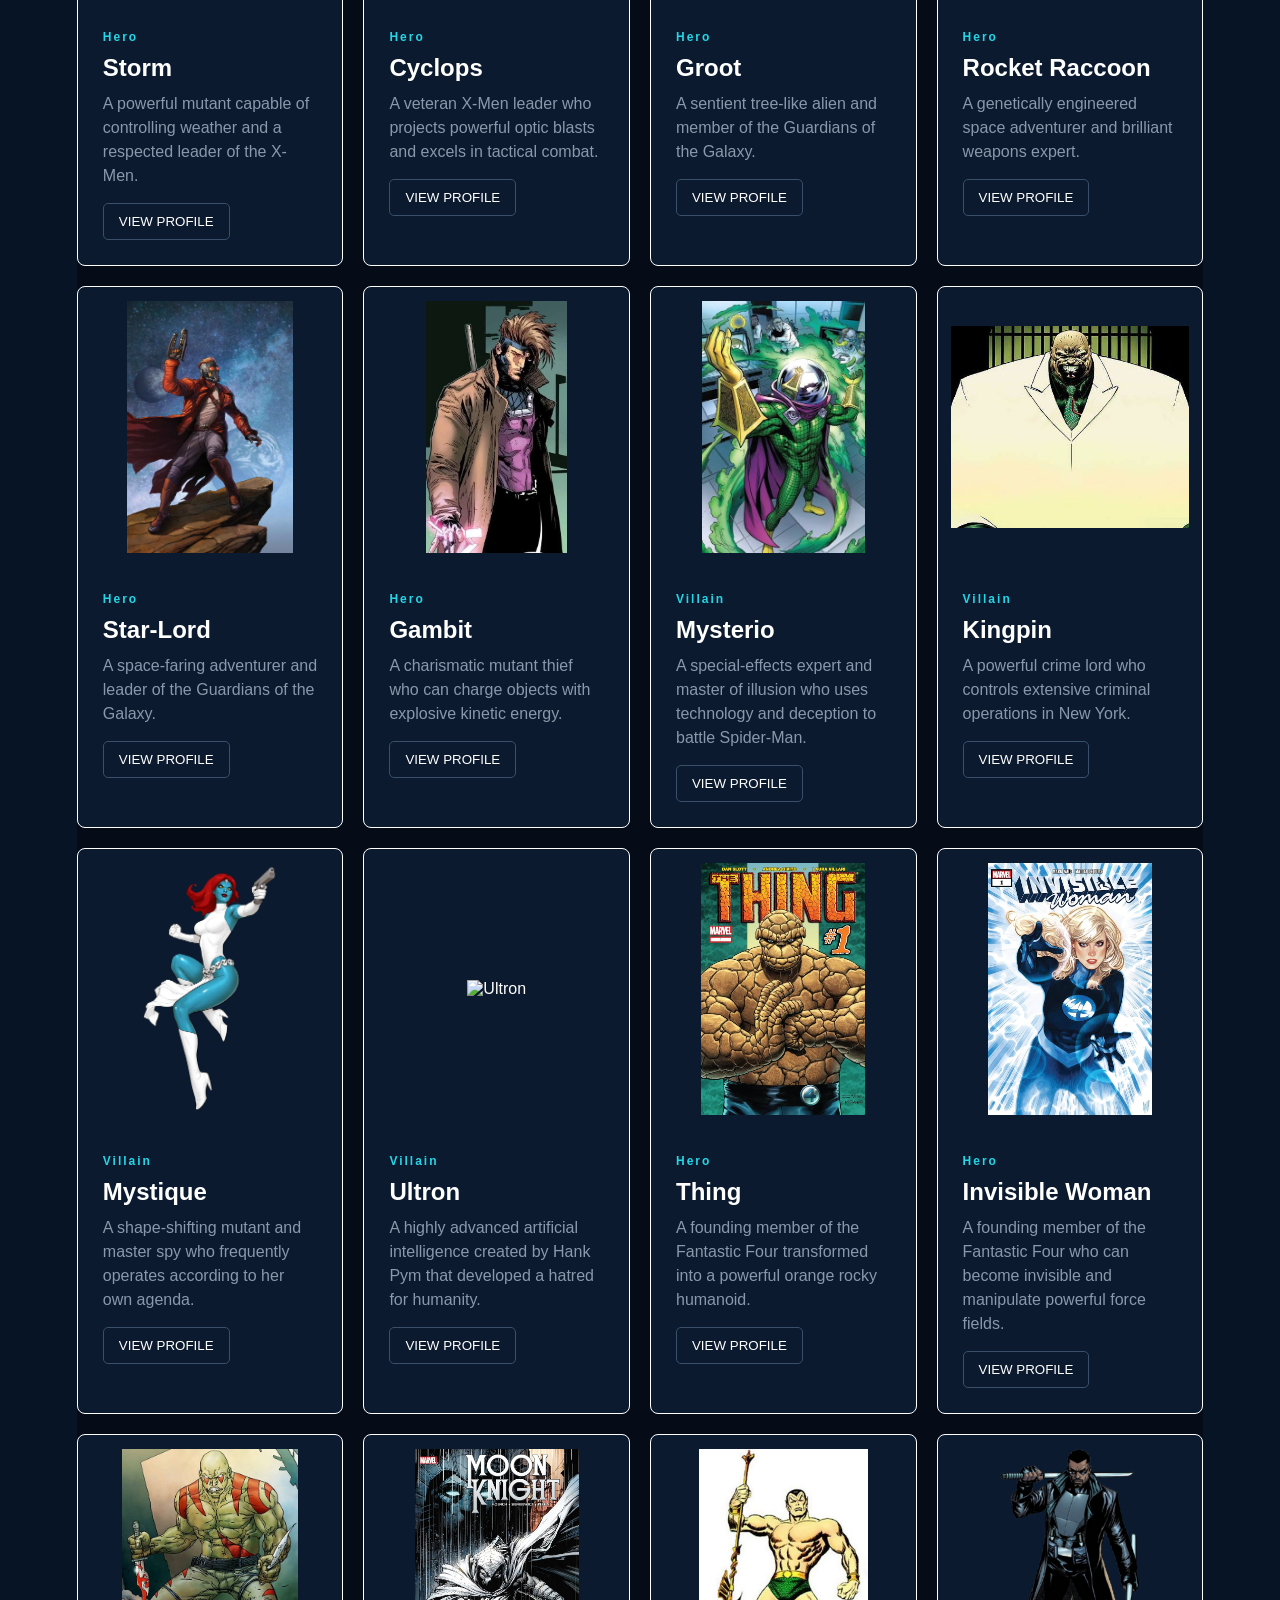
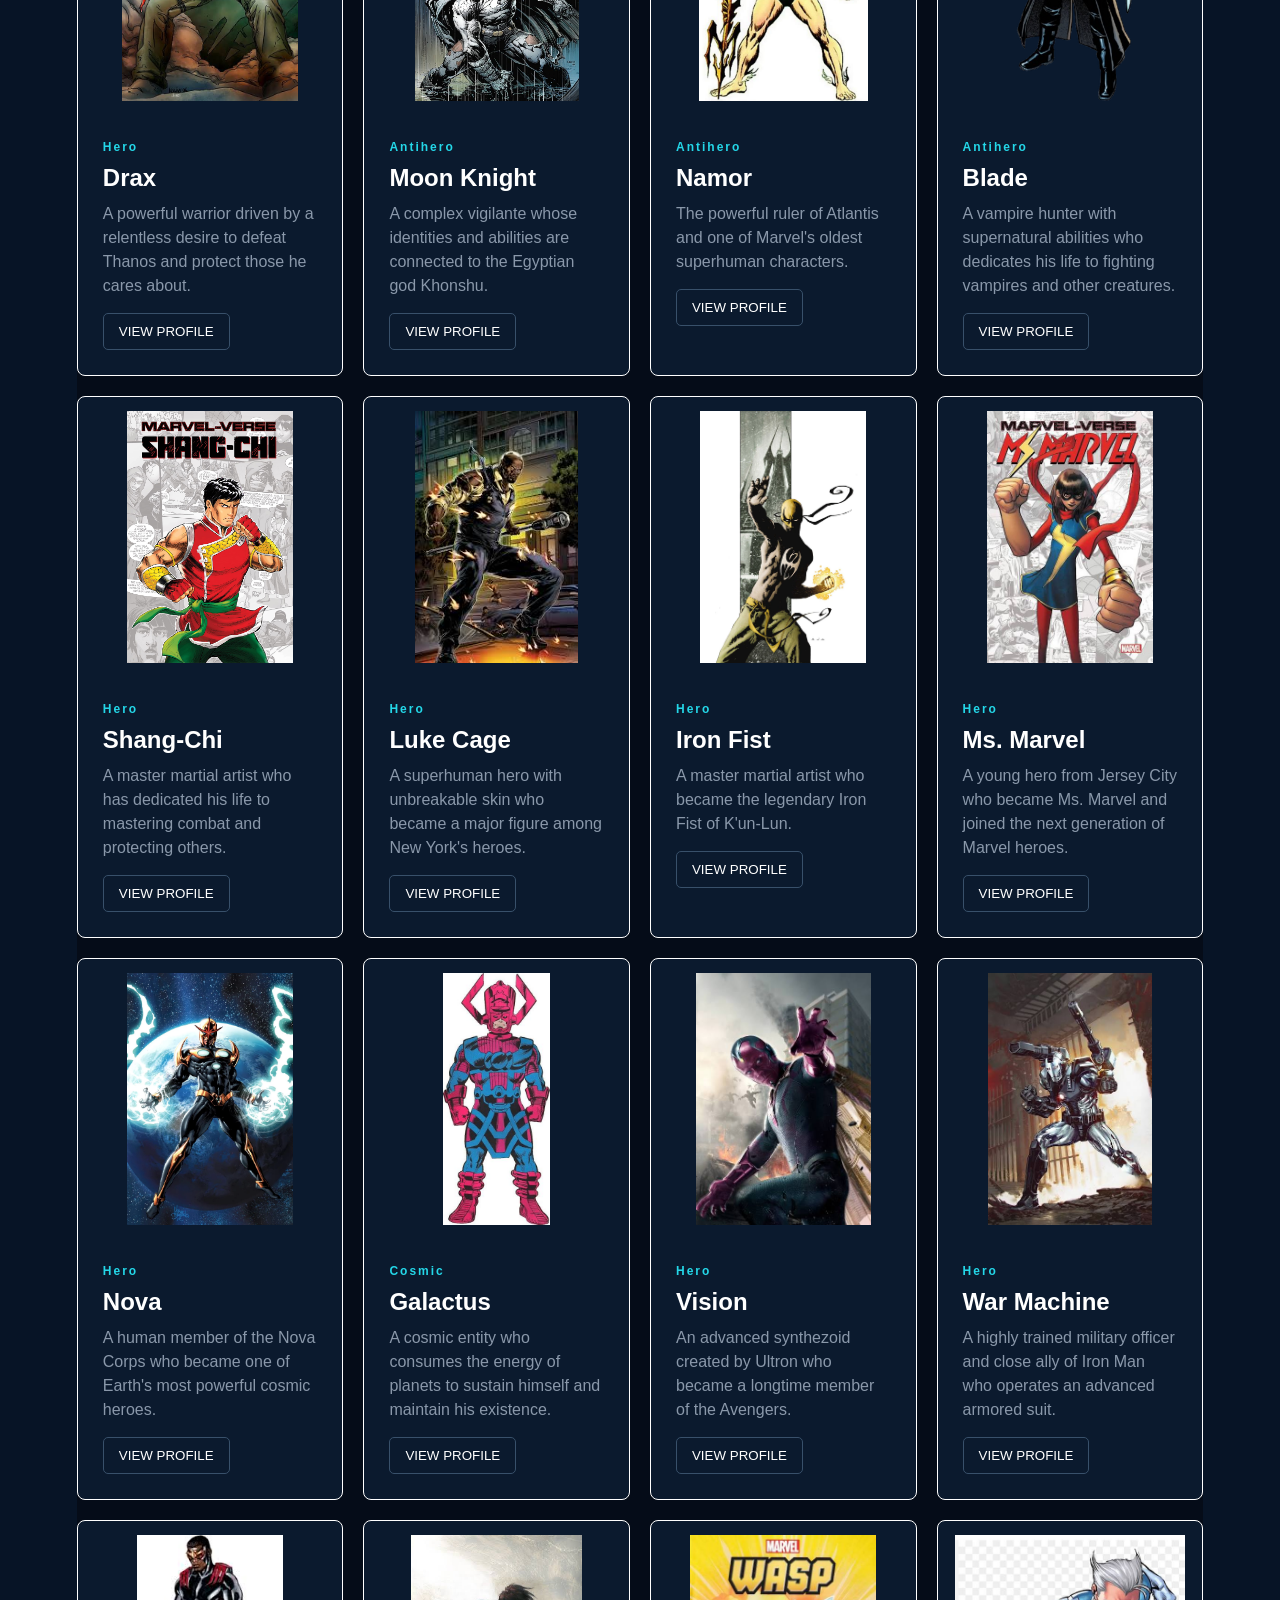
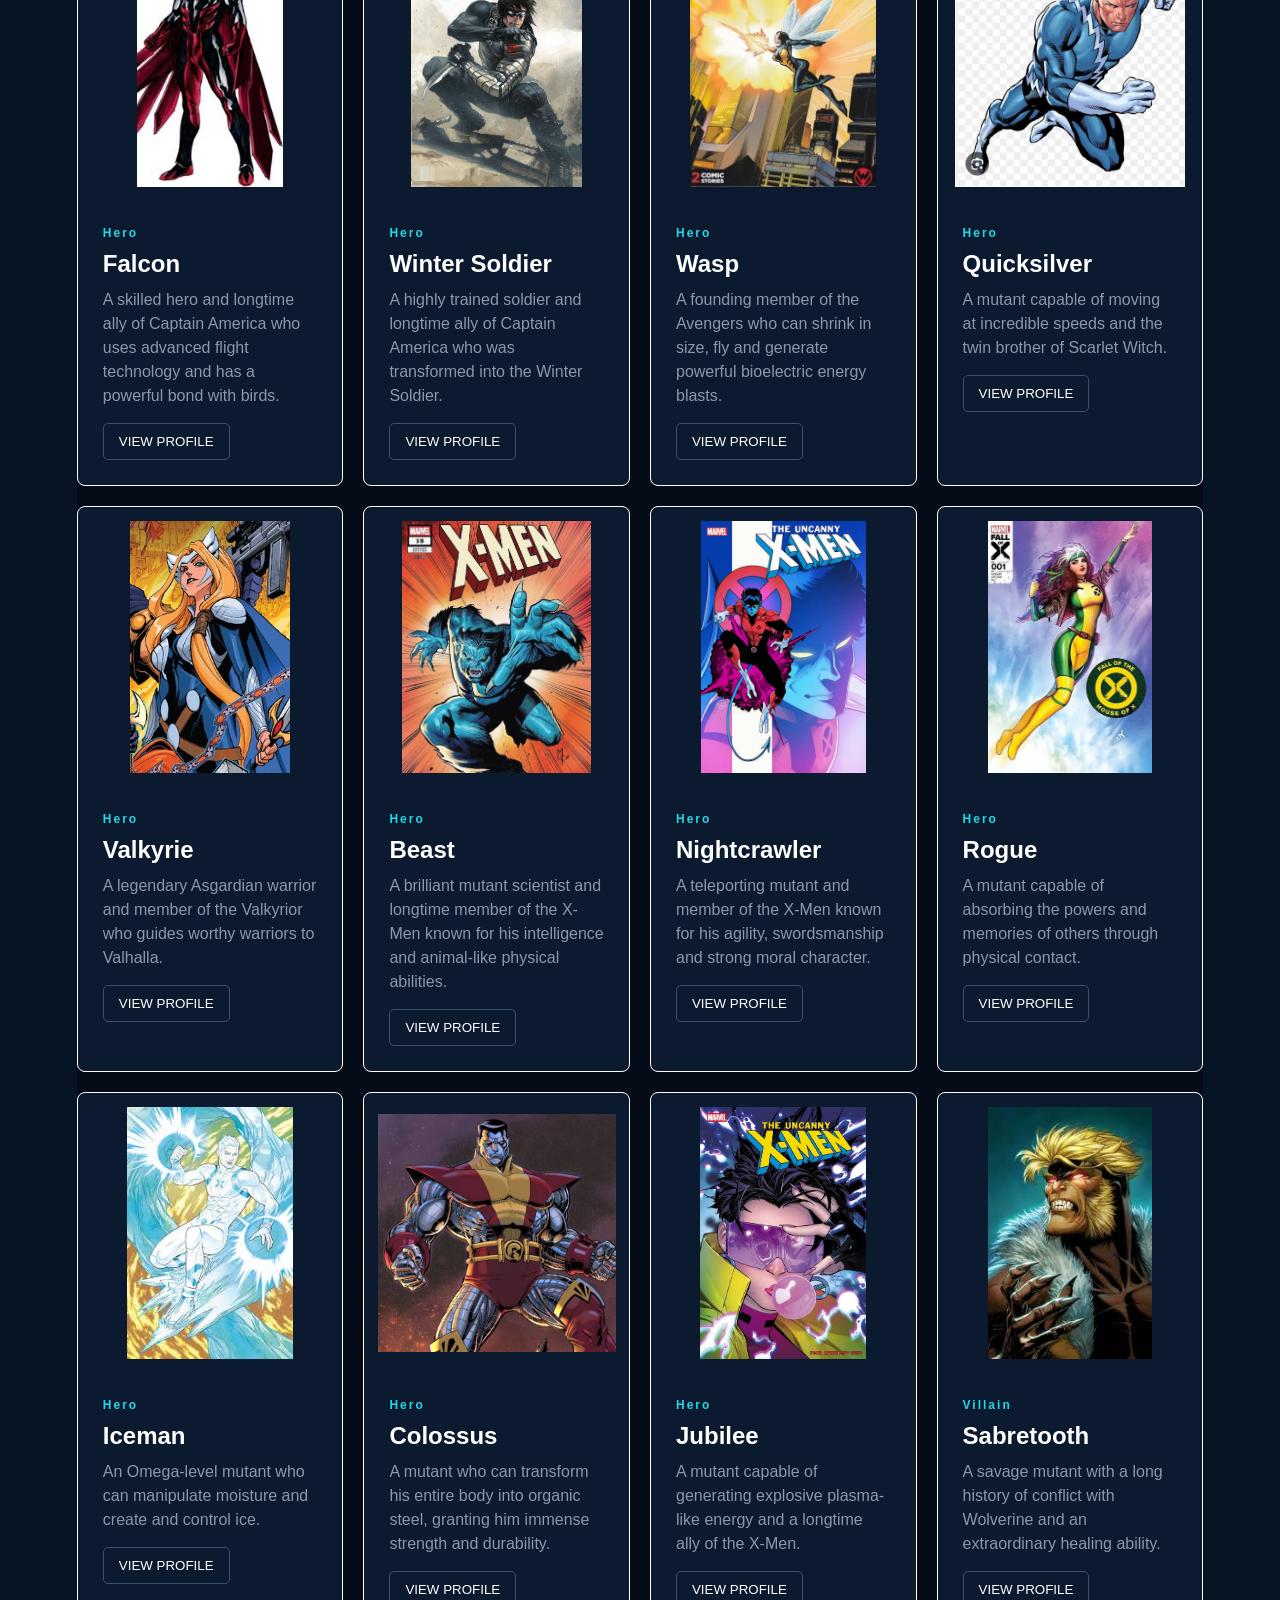
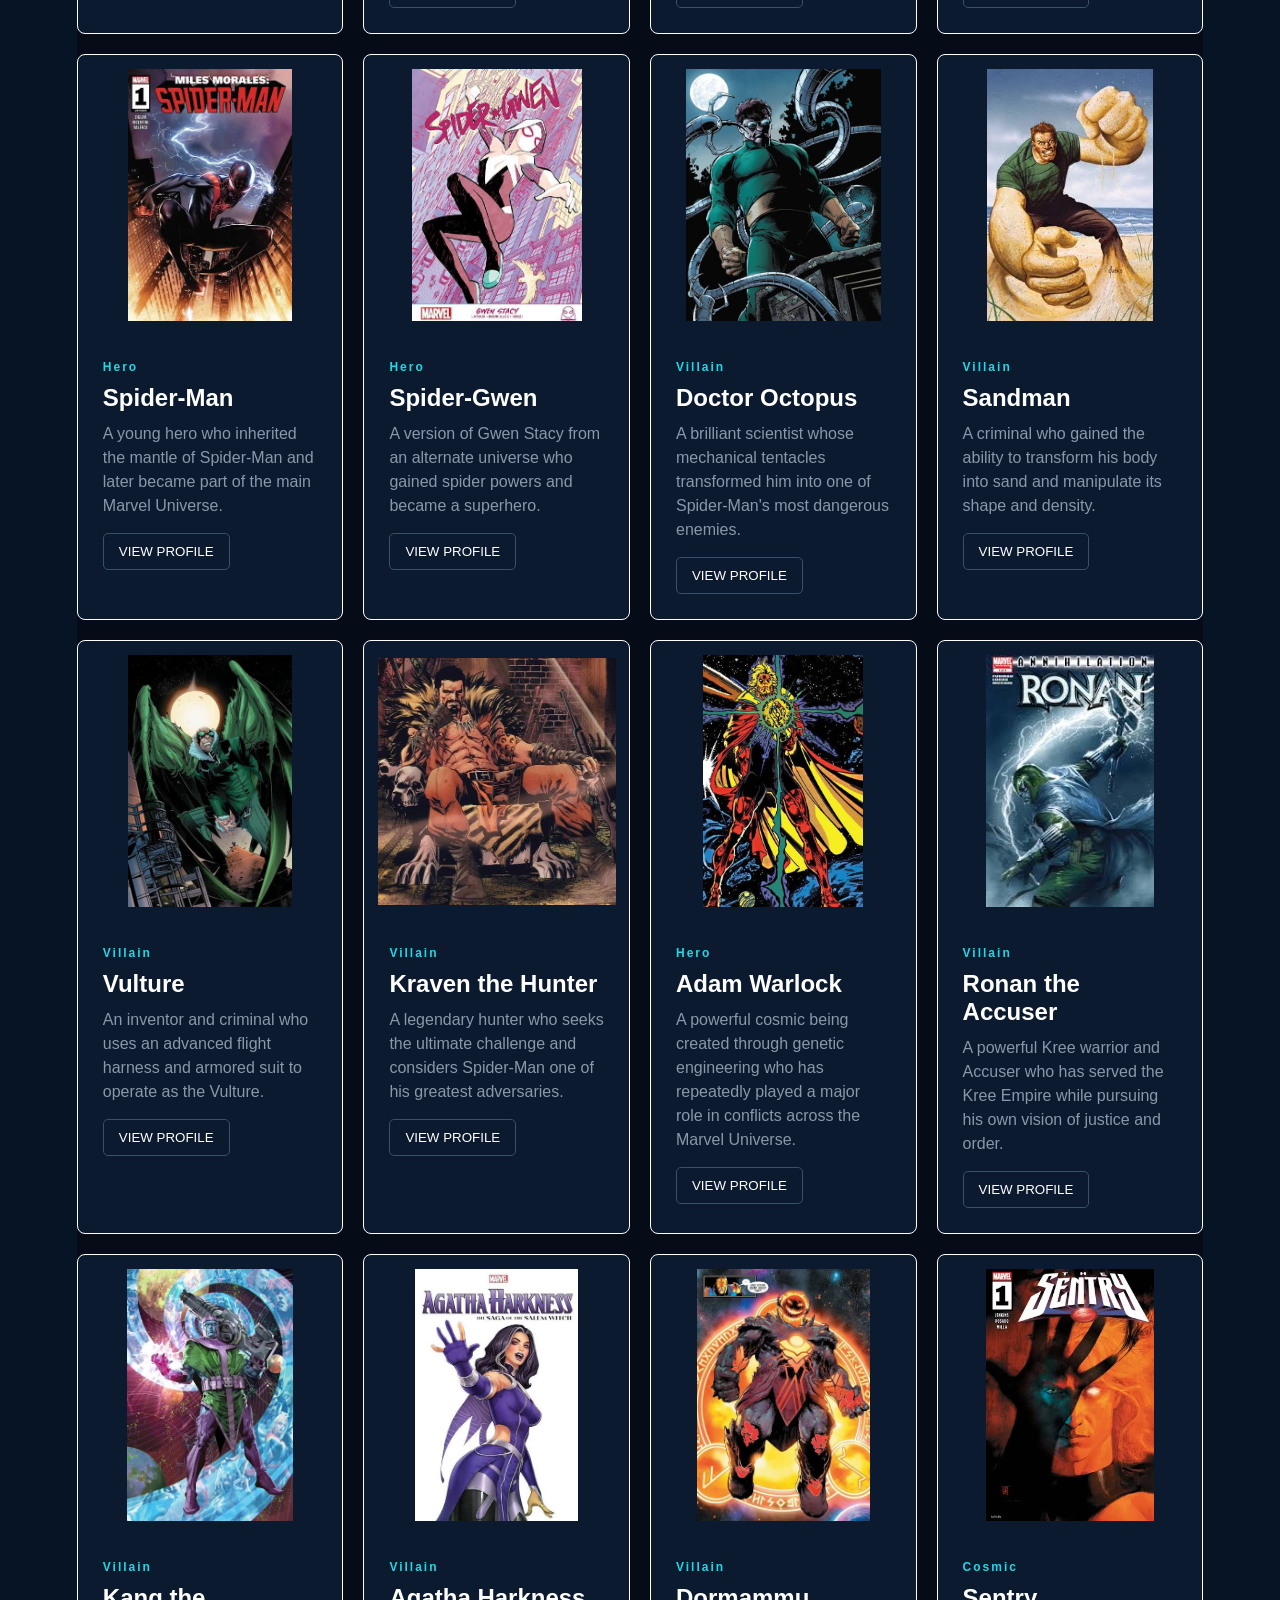
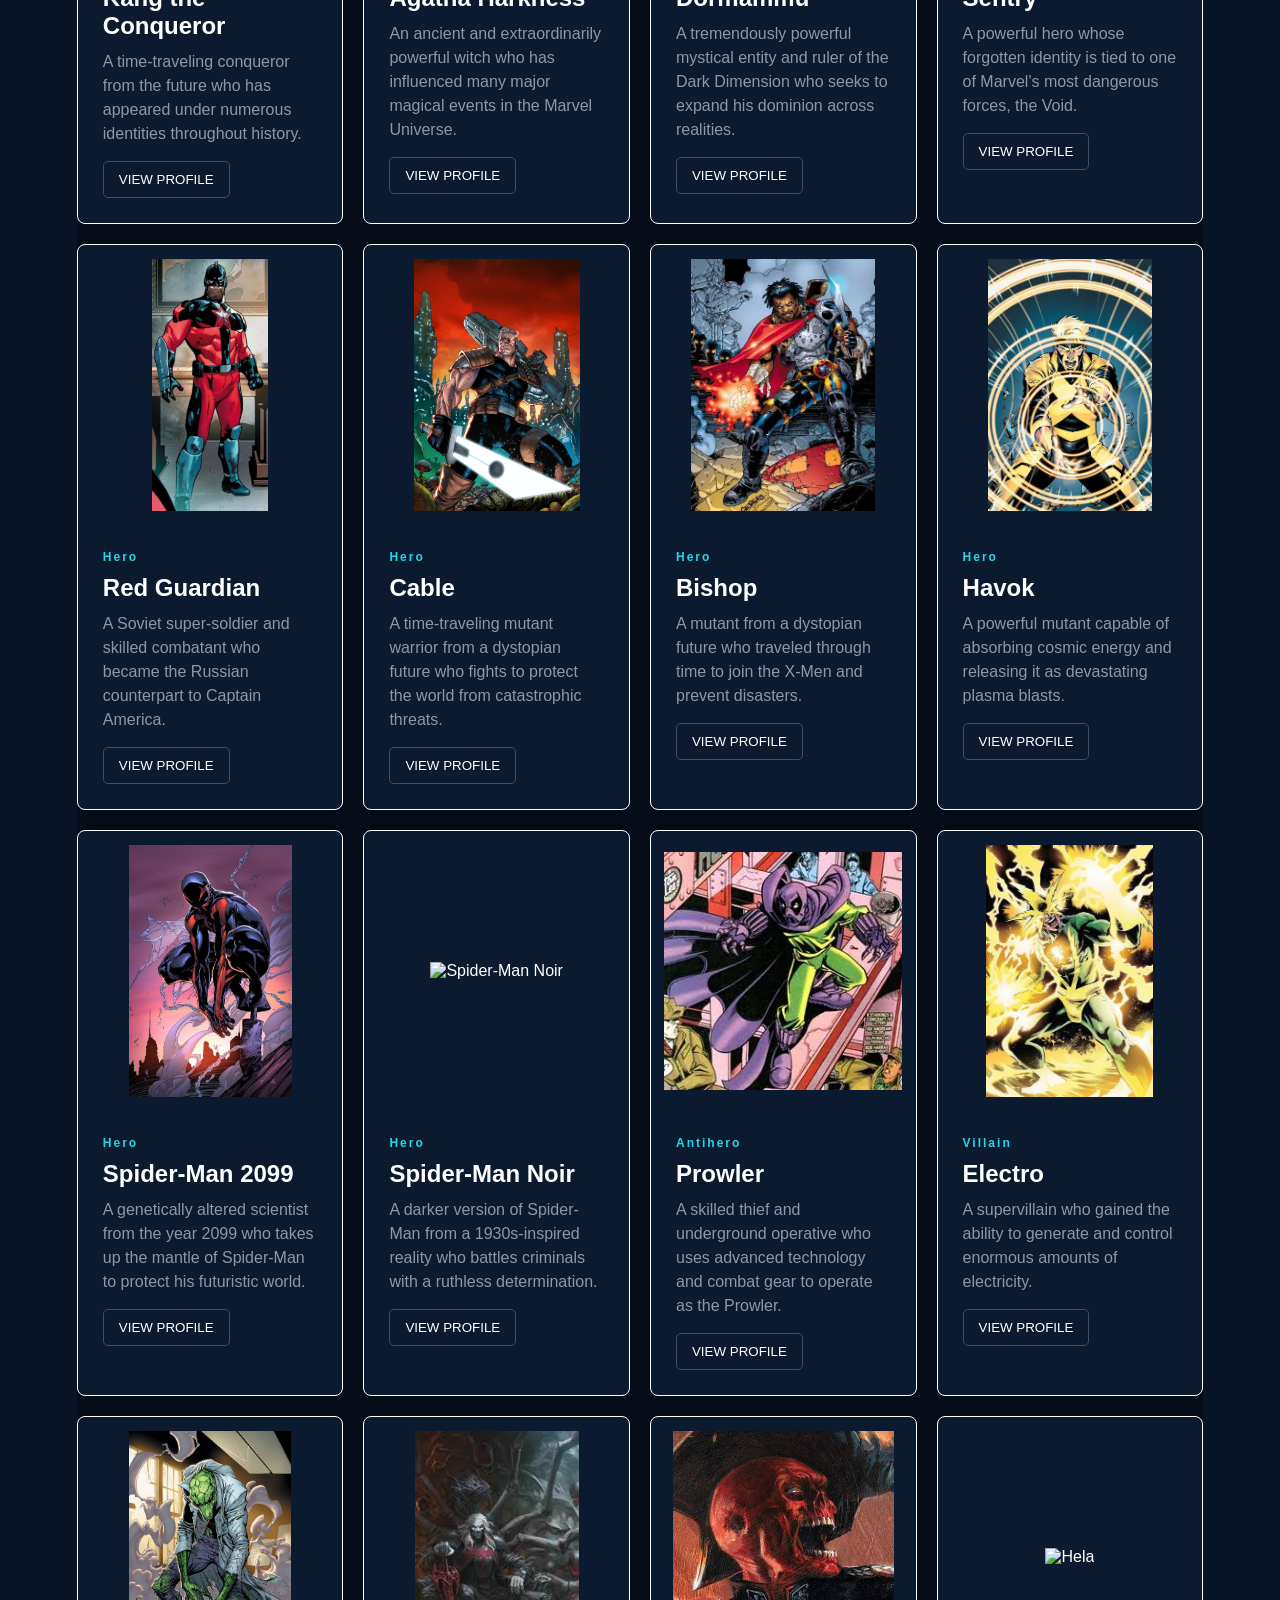
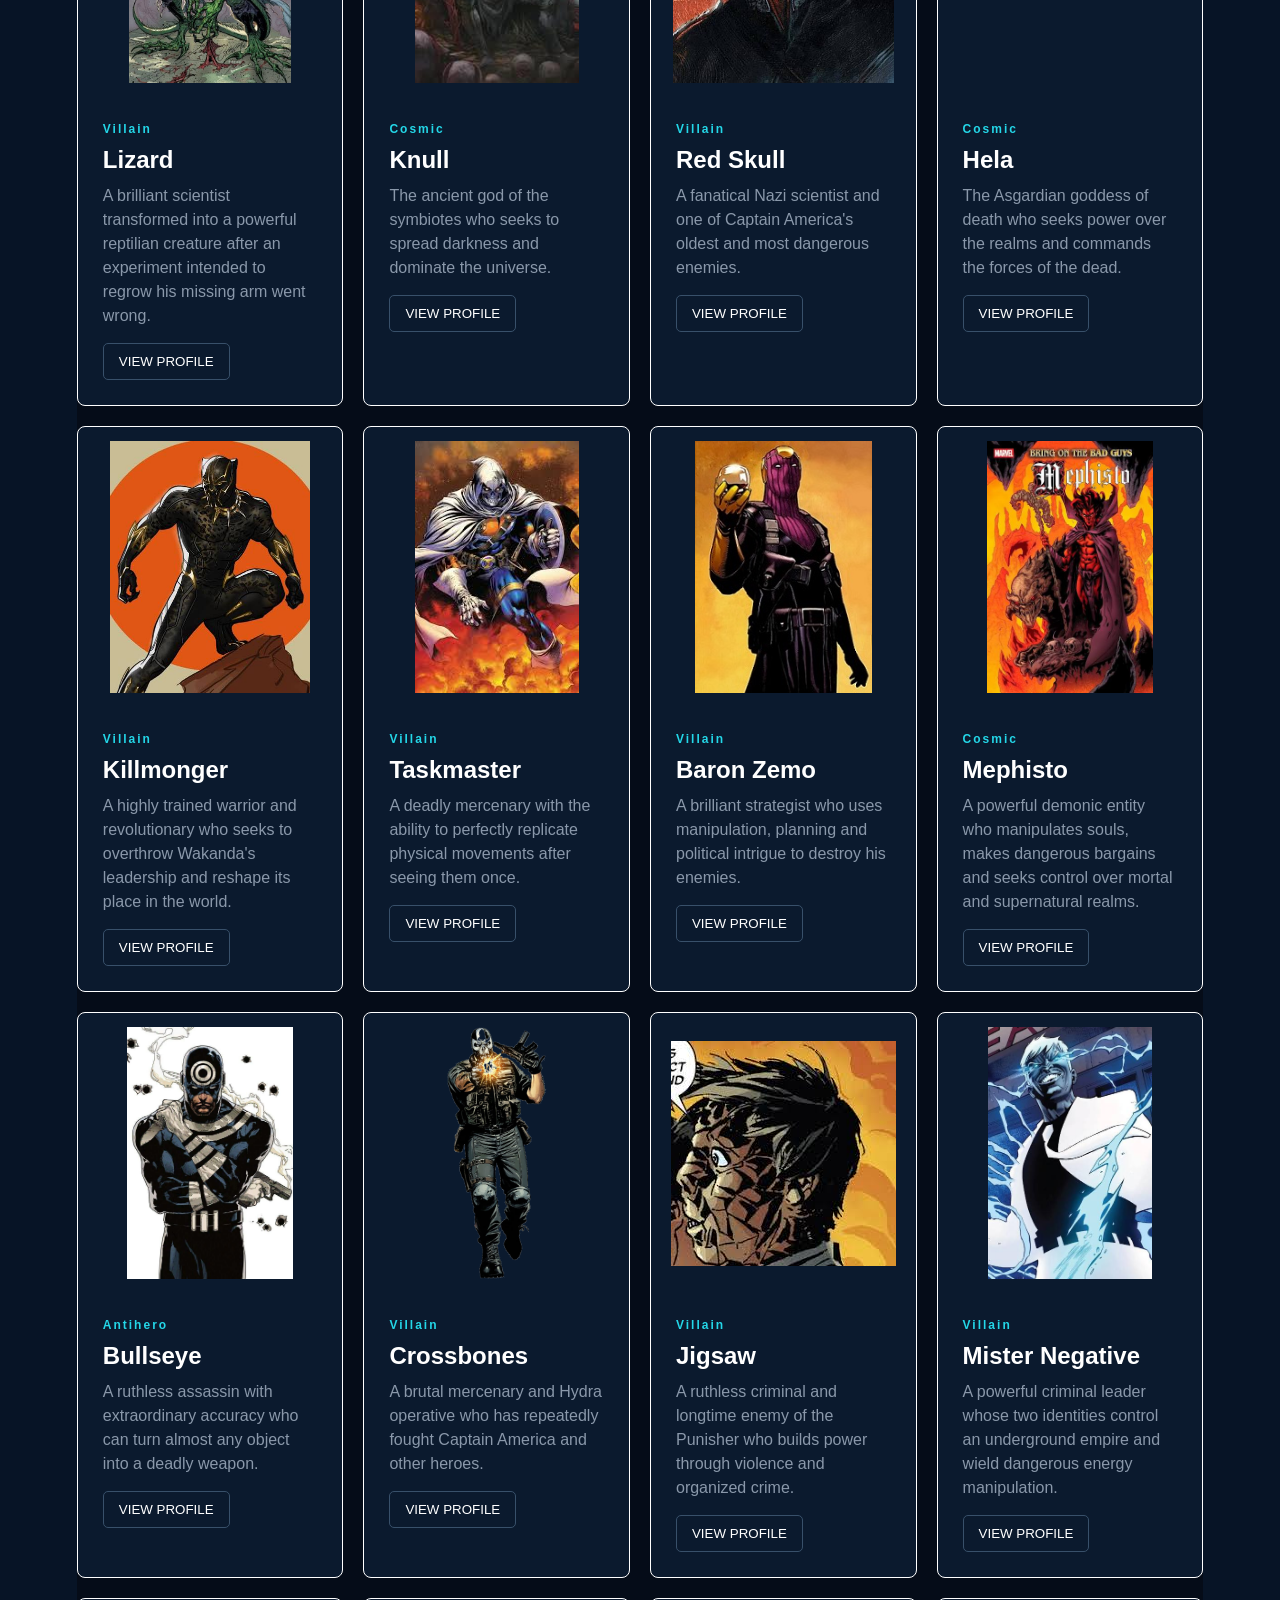
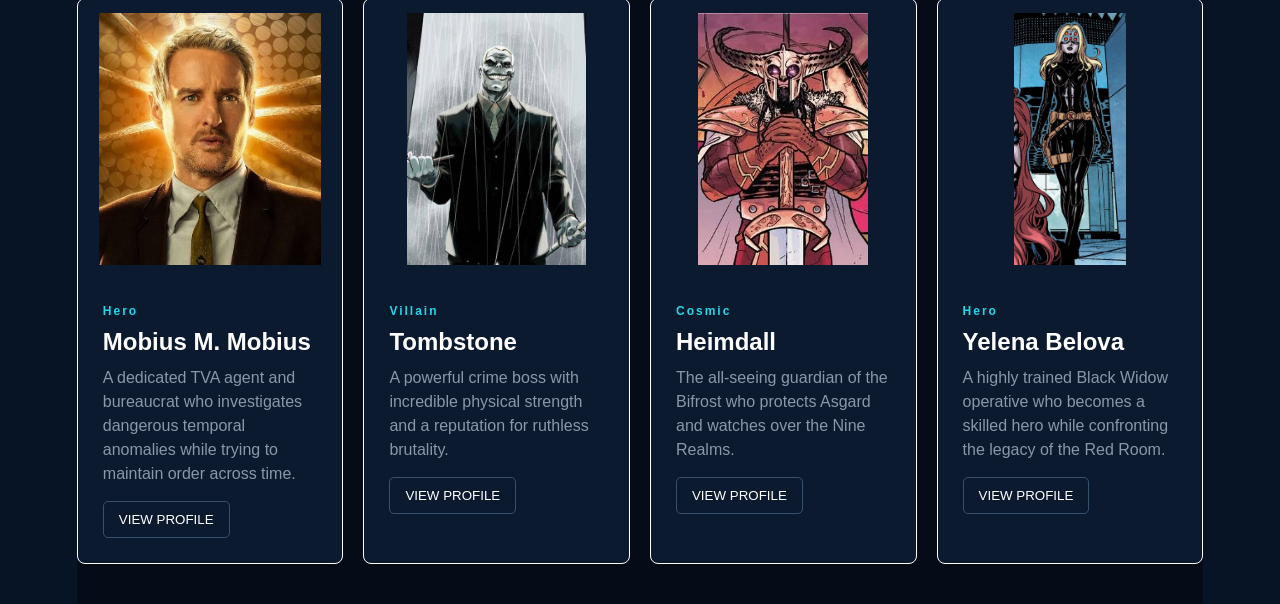
==== commit 6d7dea60: "Final marvelBase 2.0 Update" ====
--- a/characters.html
+++ b/characters.html
@@ -10,7 +10,7 @@
 
     <link rel="stylesheet" href="style.css">
 
-
+     <link rel="stylesheet" href="theme.css">
     <style>
 
         /* =========================================
@@ -677,7 +677,7 @@
          MOUSE GLOW
     ========================================= -->
 
-    <div class="mouse-glow"></div>
+    <canvas id="neon-trail-canvas"></canvas>
 
 
 
@@ -689,37 +689,13 @@
 
     <script src="global-search.js"></script>
 
-
-    <script>
-
-        const mouseGlow =
-            document.querySelector(".mouse-glow");
-
-
-        document.addEventListener(
-            "mousemove",
-            function(event) {
-
-                if (!mouseGlow) return;
-
-
-                mouseGlow.style.left =
-                    event.clientX + "px";
-
-
-                mouseGlow.style.top =
-                    event.clientY + "px";
-
-
-                mouseGlow.style.opacity =
-                    "1";
-
-            }
-        );
-
-    </script>
-
-
+    <script src="neon-trail.js"></script>
+
+    <script src="system-clock.js"></script>    
+    
+    <script src="theme.js"></script>
+
+        
 </body>
 
 </html>
--- a/style.css
+++ b/style.css
@@ -1662,38 +1662,22 @@
     background: var(--purple);
 }
 
-
-/* =========================================================
-   MOUSE GLOW
-   ========================================================= */
-
-.mouse-glow {
+/* =========================================
+   NEON CYBER-TRAIL
+   ========================================= */
+
+#neon-trail-canvas {
     position: fixed;
-
-    z-index: 9999;
-
-    width: 180px;
-    height: 180px;
-
-    border-radius: 50%;
+    inset: 0;
+
+    width: 100vw;
+    height: 100vh;
 
     pointer-events: none;
 
-    opacity: 0;
-
-    background:
-        radial-gradient(
-            circle,
-            rgba(36, 215, 232, 0.16) 0%,
-            rgba(84, 39, 168, 0.10) 35%,
-            transparent 70%
-        );
-
-    transform:
-        translate(-50%, -50%);
-
-    transition:
-        opacity 0.2s ease;
+    z-index: 99998;
+
+    display: block;
 }
 
 /* =========================================================
@@ -2473,4 +2457,2990 @@
         height: 48px;
         padding-left: 45px;
     }
+}
+/* ========================================
+   CHARACTER DATABASE CONNECTIONS
+   ======================================== */
+
+.profile-section {
+    margin-top: 30px;
+    padding-top: 24px;
+    border-top: 1px solid #1B2C45;
+}
+
+.profile-section h3 {
+    margin: 0 0 14px;
+    color: #24D7E8;
+    font-size: 13px;
+    font-weight: 700;
+    letter-spacing: 1.4px;
+    text-transform: uppercase;
+}
+
+.profile-section > p {
+    margin: 0;
+    color: #8A98AA;
+    font-size: 14px;
+    line-height: 1.6;
+}
+
+.profile-connections {
+    display: flex;
+    flex-wrap: wrap;
+    gap: 10px;
+}
+
+.profile-connections .profile-button {
+    display: inline-flex;
+    align-items: center;
+    justify-content: center;
+
+    min-height: 42px;
+    padding: 10px 16px;
+
+    border: 1px solid #1B2C45;
+    border-radius: 9px;
+
+    background:
+        linear-gradient(
+            135deg,
+            rgba(36, 215, 232, 0.07),
+            rgba(84, 39, 168, 0.08)
+        );
+
+    color: #EAFBFF;
+
+    font-size: 13px;
+    font-weight: 600;
+    letter-spacing: 0.2px;
+
+    cursor: pointer;
+
+    transition:
+        transform 0.2s ease,
+        border-color 0.2s ease,
+        background 0.2s ease,
+        box-shadow 0.2s ease;
+}
+
+.profile-connections .profile-button:hover {
+    transform: translateY(-2px);
+
+    border-color: #24D7E8;
+
+    background:
+        linear-gradient(
+            135deg,
+            rgba(36, 215, 232, 0.14),
+            rgba(84, 39, 168, 0.16)
+        );
+
+    box-shadow:
+        0 6px 20px rgba(36, 215, 232, 0.10);
+}
+
+.profile-connections .profile-button:active {
+    transform: translateY(0);
+}
+
+
+/* ========================================
+   LOCATION-SPECIFIC CONNECTIONS
+   ======================================== */
+
+#character-locations-section .profile-connections {
+    display: grid;
+    grid-template-columns: repeat(2, minmax(0, 1fr));
+    gap: 10px;
+}
+
+#character-locations-section .profile-button {
+    width: 100%;
+    min-height: 48px;
+    justify-content: flex-start;
+    text-align: left;
+}
+
+
+/* ========================================
+   UNIVERSE
+   ======================================== */
+
+#character-universe-section .profile-connections {
+    display: block;
+}
+
+#character-universe-section .profile-button {
+    width: 100%;
+    justify-content: flex-start;
+    text-align: left;
+}
+
+
+/* ========================================
+   MOBILE
+   ======================================== */
+
+@media (max-width: 650px) {
+
+    .profile-connections {
+        flex-direction: column;
+    }
+
+    .profile-connections .profile-button {
+        width: 100%;
+    }
+
+    #character-locations-section .profile-connections {
+        grid-template-columns: 1fr;
+    }
+
+}
+
+/* ========================================
+   CONSISTENT MOVIE / SHOW CARD SIZE
+   ======================================== */
+
+.movie-card {
+    display: flex;
+    flex-direction: column;
+    height: 100%;
+    box-sizing: border-box;
+}
+
+.movie-card .movie-poster {
+    width: 100%;
+    height: 420px;
+    flex-shrink: 0;
+    overflow: hidden;
+}
+
+.movie-card .movie-poster img {
+    width: 100%;
+    height: 100%;
+    display: block;
+    object-fit: cover;
+    object-position: center;
+}
+
+.movie-card .movie-info {
+    display: flex;
+    flex-direction: column;
+    flex: 1;
+}
+
+.movie-card .view-profile {
+    margin-top: auto;
+}
+
+
+/* ========================================
+   MOBILE
+   ======================================== */
+
+@media (max-width: 700px) {
+
+    .movie-card .movie-poster {
+        height: 360px;
+    }
+
+}
+/* ================================
+   LOCATION PROFILE STATS
+   ================================ */
+
+#profile-modal .profile-stats {
+    display: grid;
+    grid-template-columns: repeat(3, 1fr);
+    gap: 12px;
+    margin: 24px 0 30px;
+}
+
+#profile-modal .profile-stats > div {
+    padding: 14px 16px;
+    border: 1px solid #1B2C45;
+    border-radius: 10px;
+    background: #0B1A2E;
+}
+
+#profile-modal .profile-stats span {
+    display: block;
+    margin-bottom: 6px;
+    color: #24D7E8;
+    font-size: 11px;
+    font-weight: 700;
+    letter-spacing: 1.2px;
+    text-transform: uppercase;
+}
+
+#profile-modal .profile-stats p {
+    margin: 0;
+    color: #FFFFFF;
+    font-size: 14px;
+    font-weight: 600;
+}
+
+@media (max-width: 650px) {
+    #profile-modal .profile-stats {
+        grid-template-columns: 1fr;
+    }
+}
+
+/* ========================================
+   TIMELINE MOVIE CARDS
+   ======================================== */
+
+.timeline-card {
+    display: flex;
+    gap: 22px;
+    overflow: hidden;
+    cursor: pointer;
+    transition:
+        transform 0.25s ease,
+        border-color 0.25s ease,
+        box-shadow 0.25s ease;
+}
+
+.timeline-card:hover {
+    transform: translateY(-3px);
+    border-color: #24D7E8;
+    box-shadow:
+        0 12px 35px rgba(0, 0, 0, 0.35),
+        0 0 20px rgba(36, 215, 232, 0.06);
+}
+
+
+/* ========================================
+   POSTER
+   ======================================== */
+
+.timeline-poster {
+    width: 150px;
+    min-width: 150px;
+    height: 225px;
+    overflow: hidden;
+    border-radius: 10px;
+    background: #071426;
+}
+
+.timeline-poster img {
+    width: 100%;
+    height: 100%;
+    display: block;
+    object-fit: cover;
+    object-position: center;
+    transition: transform 0.35s ease;
+}
+
+.timeline-card:hover .timeline-poster img {
+    transform: scale(1.04);
+}
+
+
+/* ========================================
+   CARD CONTENT
+   ======================================== */
+
+.timeline-card-content {
+    display: flex;
+    flex-direction: column;
+    flex: 1;
+    min-width: 0;
+    padding: 4px 4px 4px 0;
+}
+
+.timeline-card-content h2 {
+    margin: 10px 0 10px;
+}
+
+.timeline-card-content p {
+    line-height: 1.6;
+}
+
+
+/* ========================================
+   VIEW PROFILE BUTTON
+   ======================================== */
+
+.timeline-view-button {
+    display: inline-flex;
+    align-items: center;
+    justify-content: center;
+    gap: 10px;
+
+    width: fit-content;
+
+    margin-top: auto;
+    padding: 11px 17px;
+
+    border: 1px solid #24D7E8;
+    border-radius: 8px;
+
+    background:
+        linear-gradient(
+            135deg,
+            rgba(36, 215, 232, 0.12),
+            rgba(84, 39, 168, 0.16)
+        );
+
+    color: #EAFBFF;
+
+    font-size: 12px;
+    font-weight: 700;
+    letter-spacing: 1px;
+
+    cursor: pointer;
+
+    transition:
+        background 0.2s ease,
+        transform 0.2s ease,
+        box-shadow 0.2s ease,
+        color 0.2s ease;
+}
+
+.timeline-view-button:hover {
+    transform: translateY(-2px);
+
+    background:
+        linear-gradient(
+            135deg,
+            rgba(36, 215, 232, 0.22),
+            rgba(84, 39, 168, 0.28)
+        );
+
+    color: white;
+
+    box-shadow:
+        0 6px 22px
+        rgba(36, 215, 232, 0.15);
+}
+
+.timeline-view-button:active {
+    transform: translateY(0);
+}
+
+.timeline-arrow {
+    color: #24D7E8;
+    font-size: 17px;
+    line-height: 1;
+    transition: transform 0.2s ease;
+}
+
+.timeline-view-button:hover .timeline-arrow {
+    transform: translateX(3px);
+}
+
+
+/* ========================================
+   MOBILE
+   ======================================== */
+
+@media (max-width: 700px) {
+
+    .timeline-card {
+        gap: 15px;
+    }
+
+    .timeline-poster {
+        width: 105px;
+        min-width: 105px;
+        height: 158px;
+    }
+
+}
+
+@media (max-width: 500px) {
+
+    .timeline-card {
+        flex-direction: column;
+    }
+
+    .timeline-poster {
+        width: 100%;
+        min-width: 0;
+        height: 260px;
+    }
+
+    .timeline-card-content {
+        padding: 0;
+    }
+
+    .timeline-view-button {
+        width: 100%;
+    }
+
+}
+
+#neon-trail-canvas {
+    position: fixed;
+    inset: 0;
+    width: 100vw;
+    height: 100vh;
+    pointer-events: none;
+    z-index: 100001;
+    display: block;
+}
+/* ========================================
+   HOMEPAGE DATABASE STATISTICS
+   ======================================== */
+
+.database-stats {
+    width: min(1100px, 92%);
+    margin: 50px auto 70px;
+    display: grid;
+    grid-template-columns: repeat(4, 1fr);
+    gap: 18px;
+}
+
+.stat-card {
+    position: relative;
+    min-height: 125px;
+    padding: 24px 20px;
+    box-sizing: border-box;
+
+    display: flex;
+    flex-direction: column;
+    align-items: center;
+    justify-content: center;
+
+    background:
+        linear-gradient(
+            135deg,
+            rgba(36, 215, 232, 0.06),
+            rgba(84, 39, 168, 0.10)
+        );
+
+    border: 1px solid #1B2C45;
+    border-radius: 14px;
+
+    cursor: pointer;
+
+    transition:
+        transform 0.25s ease,
+        border-color 0.25s ease,
+        background 0.25s ease,
+        box-shadow 0.25s ease;
+}
+
+.stat-card:hover {
+    transform: translateY(-5px);
+
+    border-color: #24D7E8;
+
+    background:
+        linear-gradient(
+            135deg,
+            rgba(36, 215, 232, 0.12),
+            rgba(84, 39, 168, 0.18)
+        );
+
+    box-shadow:
+        0 12px 30px rgba(0, 0, 0, 0.30),
+        0 0 22px rgba(36, 215, 232, 0.08);
+}
+
+.stat-card:active {
+    transform: translateY(-2px);
+}
+
+.stat-card span {
+    display: block;
+
+    color: #24D7E8;
+    font-size: 34px;
+    font-weight: 800;
+    line-height: 1;
+
+    letter-spacing: 1px;
+
+    text-shadow:
+        0 0 12px rgba(36, 215, 232, 0.18);
+}
+
+.stat-card p {
+    margin: 12px 0 0;
+
+    color: #8A98AA;
+    font-size: 11px;
+    font-weight: 700;
+
+    letter-spacing: 1.5px;
+    text-transform: uppercase;
+
+    transition: color 0.2s ease;
+}
+
+.stat-card:hover p {
+    color: #FFFFFF;
+}
+
+
+/* ========================================
+   HOMEPAGE STATISTICS RESPONSIVE
+   ======================================== */
+
+@media (max-width: 900px) {
+
+    .database-stats {
+        grid-template-columns: repeat(2, 1fr);
+        gap: 15px;
+    }
+
+}
+
+
+@media (max-width: 500px) {
+
+    .database-stats {
+        width: 92%;
+        margin-top: 35px;
+        margin-bottom: 50px;
+
+        grid-template-columns: 1fr;
+        gap: 12px;
+    }
+
+    .stat-card {
+        min-height: 105px;
+    }
+
+    .stat-card span {
+        font-size: 30px;
+    }
+
+}
+/* ========================================
+   DATABASE EXPLORER
+   ======================================== */
+
+.database-explorer {
+    width: min(1100px, 92%);
+    margin: 20px auto 90px;
+}
+
+.database-explorer-heading {
+    margin-bottom: 28px;
+}
+
+.database-explorer-heading p {
+    margin: 0 0 8px;
+
+    color: #24D7E8;
+    font-size: 11px;
+    font-weight: 700;
+    letter-spacing: 1.8px;
+}
+
+.database-explorer-heading h2 {
+    margin: 0 0 10px;
+
+    color: #FFFFFF;
+    font-size: 28px;
+    font-weight: 800;
+    letter-spacing: 1px;
+}
+
+.database-explorer-heading span {
+    color: #8A98AA;
+    font-size: 14px;
+    line-height: 1.6;
+}
+
+
+/* ========================================
+   EXPLORER GRID
+   ======================================== */
+
+.database-explorer-grid {
+    display: grid;
+    grid-template-columns: repeat(2, 1fr);
+    gap: 14px;
+}
+
+
+/* ========================================
+   EXPLORER CARD
+   ======================================== */
+
+.database-explorer-card {
+    position: relative;
+
+    min-height: 125px;
+    padding: 22px 24px;
+
+    display: grid;
+    grid-template-columns: 38px 1fr 25px;
+    align-items: center;
+    gap: 18px;
+
+    box-sizing: border-box;
+
+    text-decoration: none;
+
+    background:
+        linear-gradient(
+            135deg,
+            rgba(36, 215, 232, 0.035),
+            rgba(84, 39, 168, 0.08)
+        );
+
+    border: 1px solid #1B2C45;
+    border-radius: 12px;
+
+    transition:
+        transform 0.25s ease,
+        border-color 0.25s ease,
+        background 0.25s ease,
+        box-shadow 0.25s ease;
+}
+
+.database-explorer-card:hover {
+    transform: translateY(-4px);
+
+    border-color: #24D7E8;
+
+    background:
+        linear-gradient(
+            135deg,
+            rgba(36, 215, 232, 0.09),
+            rgba(84, 39, 168, 0.14)
+        );
+
+    box-shadow:
+        0 10px 30px rgba(0, 0, 0, 0.28),
+        0 0 20px rgba(36, 215, 232, 0.07);
+}
+
+
+/* ========================================
+   CARD NUMBER
+   ======================================== */
+
+.database-explorer-number {
+    color: #24D7E8;
+
+    font-size: 11px;
+    font-weight: 700;
+    letter-spacing: 1px;
+
+    opacity: 0.75;
+}
+
+
+/* ========================================
+   CARD TEXT
+   ======================================== */
+
+.database-explorer-card h3 {
+    margin: 0 0 7px;
+
+    color: #FFFFFF;
+    font-size: 14px;
+    font-weight: 700;
+
+    letter-spacing: 1px;
+}
+
+.database-explorer-card p {
+    margin: 0;
+
+    color: #8A98AA;
+
+    font-size: 12px;
+    line-height: 1.5;
+}
+
+
+/* ========================================
+   CARD ARROW
+   ======================================== */
+
+.database-explorer-arrow {
+    color: #24D7E8;
+
+    font-size: 21px;
+    line-height: 1;
+
+    transition:
+        transform 0.2s ease,
+        color 0.2s ease;
+}
+
+.database-explorer-card:hover .database-explorer-arrow {
+    transform: translateX(4px);
+    color: #FFFFFF;
+}
+
+
+/* ========================================
+   MOBILE
+   ======================================== */
+
+@media (max-width: 700px) {
+
+    .database-explorer {
+        margin-bottom: 60px;
+    }
+
+    .database-explorer-grid {
+        grid-template-columns: 1fr;
+    }
+
+}
+
+
+@media (max-width: 500px) {
+
+    .database-explorer-card {
+        min-height: 110px;
+        padding: 18px;
+        grid-template-columns: 30px 1fr 20px;
+        gap: 12px;
+    }
+
+    .database-explorer-heading h2 {
+        font-size: 23px;
+    }
+
+}
+
+
+/* =========================================================
+   THEME SYSTEM - FULL VISUAL OVERRIDE
+   ========================================================= */
+
+:root {
+    --theme-bg: #071426;
+    --theme-bg-dark: #050C18;
+    --theme-card: #0B1A2E;
+    --theme-card-soft: #0E1D31;
+    --theme-border: #1B2C45;
+    --theme-border-soft: #263B56;
+
+    --theme-accent: #24D7E8;
+    --theme-accent-2: #5427A8;
+    --theme-accent-soft: rgba(36, 215, 232, 0.10);
+
+    --theme-text: #FFFFFF;
+    --theme-text-soft: #C2CEDB;
+    --theme-text-muted: #8A98AA;
+
+    --theme-glow: rgba(36, 215, 232, 0.16);
+}
+
+
+/* =========================================================
+   616 CLASSIC
+   ========================================================= */
+
+body[data-theme="classic"] {
+    --theme-bg: #071426;
+    --theme-bg-dark: #050C18;
+    --theme-card: #0B1A2E;
+    --theme-card-soft: #0E1D31;
+    --theme-border: #1B2C45;
+    --theme-border-soft: #263B56;
+
+    --theme-accent: #24D7E8;
+    --theme-accent-2: #5427A8;
+    --theme-accent-soft: rgba(36, 215, 232, 0.10);
+
+    --theme-text: #FFFFFF;
+    --theme-text-soft: #C2CEDB;
+    --theme-text-muted: #8A98AA;
+
+    --theme-glow: rgba(36, 215, 232, 0.16);
+}
+
+
+/* =========================================================
+   STARK PROTOCOL
+   ========================================================= */
+
+body[data-theme="stark"] {
+    --theme-bg: #100B0B;
+    --theme-bg-dark: #080606;
+    --theme-card: #1A1010;
+    --theme-card-soft: #211414;
+    --theme-border: #4A2424;
+    --theme-border-soft: #653232;
+
+    --theme-accent: #FF4A3D;
+    --theme-accent-2: #FFB347;
+    --theme-accent-soft: rgba(255, 74, 61, 0.10);
+
+    --theme-text: #FFFFFF;
+    --theme-text-soft: #E5D5D2;
+    --theme-text-muted: #B39A96;
+
+    --theme-glow: rgba(255, 74, 61, 0.18);
+}
+
+
+/* =========================================================
+   MULTIVERSE
+   ========================================================= */
+
+body[data-theme="multiverse"] {
+    --theme-bg: #0B0718;
+    --theme-bg-dark: #06040F;
+    --theme-card: #15102A;
+    --theme-card-soft: #1C1538;
+    --theme-border: #39275F;
+    --theme-border-soft: #513A7C;
+
+    --theme-accent: #B56CFF;
+    --theme-accent-2: #35D8FF;
+    --theme-accent-soft: rgba(181, 108, 255, 0.11);
+
+    --theme-text: #FFFFFF;
+    --theme-text-soft: #D8CEE9;
+    --theme-text-muted: #9E91B5;
+
+    --theme-glow: rgba(181, 108, 255, 0.18);
+}
+
+
+/* =========================================================
+   DOOM
+   ========================================================= */
+
+body[data-theme="doom"] {
+    --theme-bg: #080E0C;
+    --theme-bg-dark: #050806;
+    --theme-card: #101A16;
+    --theme-card-soft: #15221C;
+    --theme-border: #294238;
+    --theme-border-soft: #3A5A4B;
+
+    --theme-accent: #39D98A;
+    --theme-accent-2: #A7C957;
+    --theme-accent-soft: rgba(57, 217, 138, 0.10);
+
+    --theme-text: #F2F5F3;
+    --theme-text-soft: #CBD8D1;
+    --theme-text-muted: #8FA69A;
+
+    --theme-glow: rgba(57, 217, 138, 0.16);
+}
+
+
+/* =========================================================
+   GLOBAL THEME COLORS
+   ========================================================= */
+
+body {
+    background: var(--theme-bg);
+    color: var(--theme-text);
+}
+
+header {
+    background: color-mix(
+        in srgb,
+        var(--theme-bg) 92%,
+        transparent
+    );
+    border-color: var(--theme-border);
+}
+
+header::after {
+    background:
+        linear-gradient(
+            90deg,
+            transparent,
+            var(--theme-accent),
+            var(--theme-accent-2),
+            var(--theme-accent),
+            transparent
+        );
+}
+
+.logo {
+    color: var(--theme-text);
+}
+
+.logo span {
+    color: var(--theme-accent);
+}
+
+nav a {
+    color: var(--theme-text-muted);
+}
+
+nav a:hover,
+nav a.active {
+    color: var(--theme-text);
+    background: var(--theme-accent-soft);
+}
+
+nav a::after {
+    background:
+        linear-gradient(
+            90deg,
+            var(--theme-accent),
+            var(--theme-accent-2)
+        );
+}
+
+
+/* =========================================================
+   HERO / HEADERS
+   ========================================================= */
+
+.hero {
+    background:
+        radial-gradient(
+            circle at center,
+            color-mix(in srgb, var(--theme-accent) 13%, var(--theme-bg)) 0%,
+            var(--theme-bg) 55%,
+            var(--theme-bg-dark) 100%
+        );
+}
+
+.database-header {
+    background:
+        radial-gradient(
+            circle at center,
+            color-mix(in srgb, var(--theme-accent) 13%, var(--theme-bg)) 0%,
+            var(--theme-bg) 65%,
+            var(--theme-bg) 100%
+        );
+}
+
+.small-title,
+.database-header h2,
+.character-type,
+.movie-type,
+.section-heading span,
+.universe-designation {
+    color: var(--theme-accent);
+}
+
+
+/* =========================================================
+   BUTTONS
+   ========================================================= */
+
+.database-button {
+    background:
+        linear-gradient(
+            90deg,
+            var(--theme-accent),
+            var(--theme-accent-2)
+        );
+}
+
+.database-button:hover {
+    box-shadow:
+        0 0 25px var(--theme-glow);
+}
+
+.filter-buttons button:hover {
+    border-color: var(--theme-accent);
+    background: var(--theme-accent);
+    color: var(--theme-bg);
+}
+
+.character-info button:hover,
+.universe-button:hover {
+    border-color: var(--theme-accent);
+    background: var(--theme-accent);
+    color: var(--theme-bg);
+}
+
+
+/* =========================================================
+   CARDS
+   ========================================================= */
+
+.card,
+.character-card,
+.movie-card,
+.timeline-card,
+.universe-card,
+.stat-card,
+.database-explorer-card {
+    background: var(--theme-card);
+    border-color: var(--theme-border);
+}
+
+.card:hover,
+.character-card:hover,
+.movie-card:hover,
+.timeline-card:hover,
+.stat-card:hover,
+.database-explorer-card:hover {
+    border-color: var(--theme-accent);
+    box-shadow:
+        0 10px 30px var(--theme-glow);
+}
+
+.card p,
+.character-info p:not(.character-type),
+.movie-year,
+.universe-info > p:not(.universe-designation),
+.database-explorer-card p,
+.stat-card p {
+    color: var(--theme-text-muted);
+}
+
+
+/* =========================================================
+   STAT CARDS
+   ========================================================= */
+
+.stat-card {
+    background:
+        linear-gradient(
+            135deg,
+            color-mix(in srgb, var(--theme-accent) 7%, var(--theme-card)),
+            color-mix(in srgb, var(--theme-accent-2) 10%, var(--theme-card))
+        );
+}
+
+.stat-card span,
+.database-explorer-number,
+.database-explorer-arrow {
+    color: var(--theme-accent);
+}
+
+.stat-card:hover {
+    background:
+        linear-gradient(
+            135deg,
+            color-mix(in srgb, var(--theme-accent) 13%, var(--theme-card)),
+            color-mix(in srgb, var(--theme-accent-2) 17%, var(--theme-card))
+        );
+}
+
+
+/* =========================================================
+   DATABASE EXPLORER
+   ========================================================= */
+
+.database-explorer-heading p {
+    color: var(--theme-accent);
+}
+
+.database-explorer-heading h2,
+.database-explorer-card h3 {
+    color: var(--theme-text);
+}
+
+.database-explorer-card {
+    background:
+        linear-gradient(
+            135deg,
+            color-mix(in srgb, var(--theme-accent) 4%, var(--theme-card)),
+            color-mix(in srgb, var(--theme-accent-2) 8%, var(--theme-card))
+        );
+}
+
+.database-explorer-card:hover {
+    background:
+        linear-gradient(
+            135deg,
+            color-mix(in srgb, var(--theme-accent) 10%, var(--theme-card)),
+            color-mix(in srgb, var(--theme-accent-2) 14%, var(--theme-card))
+        );
+}
+
+
+/* =========================================================
+   SEARCH
+   ========================================================= */
+
+#character-search,
+#movie-search,
+.timeline-tools input,
+.universe-tools input,
+#global-search-input {
+    background: var(--theme-card);
+    border-color: var(--theme-border-soft);
+    color: var(--theme-text);
+}
+
+#character-search:focus,
+#movie-search:focus,
+.timeline-tools input:focus,
+.universe-tools input:focus,
+#global-search-input:focus {
+    border-color: var(--theme-accent);
+    box-shadow:
+        0 0 18px var(--theme-glow);
+}
+
+#character-search::placeholder,
+#movie-search::placeholder,
+.timeline-tools input::placeholder,
+.universe-tools input::placeholder,
+#global-search-input::placeholder {
+    color: var(--theme-text-muted);
+}
+
+.global-search-results {
+    background:
+        linear-gradient(
+            145deg,
+            var(--theme-card),
+            var(--theme-bg)
+        );
+    border-color: var(--theme-border);
+}
+
+.global-result-category {
+    color: var(--theme-accent);
+}
+
+.global-search-result:hover {
+    background:
+        linear-gradient(
+            90deg,
+            var(--theme-accent-soft),
+            color-mix(
+                in srgb,
+                var(--theme-accent-2) 8%,
+                transparent
+            )
+        );
+}
+
+
+/* =========================================================
+   SECTION HEADINGS
+   ========================================================= */
+
+.section-heading {
+    border-color: var(--theme-border);
+}
+
+.section-heading h2 {
+    color: var(--theme-text);
+}
+
+.section-heading span {
+    color: var(--theme-accent);
+}
+
+
+/* =========================================================
+   VIEW PROFILE
+   ========================================================= */
+
+.view-profile,
+.timeline-view-button {
+    border-color: var(--theme-border-soft);
+    background:
+        linear-gradient(
+            135deg,
+            var(--theme-accent-soft),
+            color-mix(
+                in srgb,
+                var(--theme-accent-2) 8%,
+                transparent
+            )
+        );
+    color: var(--theme-text-soft);
+}
+
+.view-profile::after,
+.timeline-arrow {
+    color: var(--theme-accent);
+}
+
+.view-profile:hover,
+.timeline-view-button:hover {
+    border-color: var(--theme-accent);
+    background:
+        linear-gradient(
+            135deg,
+            color-mix(in srgb, var(--theme-accent) 14%, transparent),
+            color-mix(in srgb, var(--theme-accent-2) 17%, transparent)
+        );
+    color: var(--theme-text);
+    box-shadow:
+        0 0 20px var(--theme-glow);
+}
+
+
+/* =========================================================
+   TIMELINE
+   ========================================================= */
+
+.timeline::before {
+    background:
+        linear-gradient(
+            var(--theme-accent),
+            var(--theme-accent-2),
+            var(--theme-accent)
+        );
+}
+
+.timeline-year {
+    background: var(--theme-card);
+    border-color: var(--theme-border-soft);
+}
+
+.timeline-dot {
+    background: var(--theme-accent);
+    box-shadow:
+        0 0 15px var(--theme-glow);
+}
+
+.timeline-type,
+#current-timeline {
+    color: var(--theme-accent) !important;
+}
+
+
+/* =========================================================
+   PROFILE MODALS
+   ========================================================= */
+
+.profile-modal .profile-box {
+    background:
+        linear-gradient(
+            145deg,
+            color-mix(in srgb, var(--theme-card) 98%, transparent),
+            color-mix(in srgb, var(--theme-bg-dark) 98%, transparent)
+        );
+
+    border-color:
+        color-mix(
+            in srgb,
+            var(--theme-accent) 35%,
+            var(--theme-border)
+        );
+
+    box-shadow:
+        0 0 35px var(--theme-glow),
+        0 25px 80px rgba(0, 0, 0, 0.65);
+}
+
+#profile-type,
+.profile-section h3,
+.profile-section h4,
+.profile-stat strong,
+#profile-modal .profile-stats span {
+    color: var(--theme-accent);
+}
+
+.profile-section {
+    border-color: var(--theme-border);
+}
+
+.profile-stats,
+.profile-modal .profile-stats > div {
+    background: var(--theme-card);
+    border-color: var(--theme-border);
+}
+
+.profile-stat {
+    border-color: var(--theme-border);
+}
+
+.profile-stat p,
+#profile-modal .profile-stats p {
+    color: var(--theme-text);
+}
+
+.profile-section p {
+    color: var(--theme-text-soft);
+}
+
+
+/* =========================================================
+   CONNECTION BUTTONS
+   ========================================================= */
+
+.profile-connections .profile-button {
+    background:
+        linear-gradient(
+            135deg,
+            var(--theme-accent-soft),
+            color-mix(
+                in srgb,
+                var(--theme-accent-2) 8%,
+                transparent
+            )
+        );
+    border-color: var(--theme-border);
+    color: var(--theme-text-soft);
+}
+
+.profile-connections .profile-button:hover {
+    border-color: var(--theme-accent);
+    background:
+        linear-gradient(
+            135deg,
+            color-mix(in srgb, var(--theme-accent) 14%, transparent),
+            color-mix(in srgb, var(--theme-accent-2) 16%, transparent)
+        );
+    box-shadow:
+        0 6px 20px var(--theme-glow);
+}
+
+
+/* =========================================================
+   CLOSE BUTTON
+   ========================================================= */
+
+.close-button,
+.close-profile {
+    background: var(--theme-card);
+    border-color: var(--theme-border-soft);
+    color: var(--theme-text);
+}
+
+.close-button:hover,
+.close-profile:hover {
+    border-color: var(--theme-accent);
+    color: var(--theme-accent);
+    box-shadow:
+        0 0 18px var(--theme-glow);
+}
+
+
+/* =========================================================
+   UNIVERSE BUTTONS
+   ========================================================= */
+
+.universe-button:hover {
+    border-color: var(--theme-accent-2);
+    background: var(--theme-accent-2);
+}
+
+
+/* =========================================================
+   SCROLLBAR
+   ========================================================= */
+
+.profile-box::-webkit-scrollbar-thumb,
+.profile-content::-webkit-scrollbar-thumb {
+    background:
+        color-mix(
+            in srgb,
+            var(--theme-accent) 45%,
+            transparent
+        );
+}
+/* =========================================================
+   POLISHED THEME CONTROL
+   ========================================================= */
+
+.theme-control {
+    position: fixed;
+    right: 26px;
+    bottom: 26px;
+    z-index: 100002;
+    font-family: Arial, Helvetica, sans-serif;
+}
+
+
+/* =========================================================
+   MAIN BUTTON
+   ========================================================= */
+
+.theme-toggle {
+    position: relative;
+
+    display: flex;
+    align-items: center;
+    gap: 10px;
+
+    min-width: 132px;
+    height: 44px;
+
+    padding: 0 15px;
+
+    border: 1px solid var(--theme-border-soft);
+    border-radius: 12px;
+
+    background:
+        linear-gradient(
+            135deg,
+            var(--theme-card),
+            var(--theme-bg-dark)
+        );
+
+    color: var(--theme-text-soft);
+
+    font-family: inherit;
+    font-size: 10px;
+    font-weight: 800;
+    letter-spacing: 1.7px;
+
+    cursor: pointer;
+
+    box-shadow:
+        0 8px 24px rgba(0, 0, 0, 0.35),
+        inset 0 1px 0 rgba(255, 255, 255, 0.04);
+
+    overflow: hidden;
+
+    transition:
+        transform 0.2s ease,
+        border-color 0.2s ease,
+        color 0.2s ease,
+        box-shadow 0.2s ease;
+}
+
+.theme-toggle::before {
+    content: "";
+
+    position: absolute;
+    inset: 0;
+
+    background:
+        linear-gradient(
+            105deg,
+            transparent 20%,
+            var(--theme-accent-soft) 50%,
+            transparent 80%
+        );
+
+    transform:
+        translateX(-120%);
+
+    transition:
+        transform 0.5s ease;
+}
+
+.theme-toggle:hover::before {
+    transform:
+        translateX(120%);
+}
+
+.theme-toggle:hover {
+    transform: translateY(-2px);
+
+    border-color:
+        var(--theme-accent);
+
+    color:
+        var(--theme-text);
+
+    box-shadow:
+        0 10px 28px rgba(0, 0, 0, 0.4),
+        0 0 18px var(--theme-glow);
+}
+
+.theme-toggle:active {
+    transform: translateY(0);
+}
+
+
+/* =========================================================
+   THEME ICON
+   ========================================================= */
+
+.theme-toggle-icon {
+    position: relative;
+    z-index: 1;
+
+    width: 22px;
+    height: 22px;
+
+    display: flex;
+    align-items: center;
+    justify-content: center;
+
+    border: 1px solid var(--theme-accent);
+    border-radius: 7px;
+
+    color:
+        var(--theme-accent);
+
+    font-size: 13px;
+
+    background:
+        var(--theme-accent-soft);
+
+    box-shadow:
+        0 0 12px var(--theme-glow);
+
+    transition:
+        transform 0.35s ease;
+}
+
+.theme-toggle:hover .theme-toggle-icon {
+    transform:
+        rotate(90deg);
+}
+
+.theme-toggle > span:last-child {
+    position: relative;
+    z-index: 1;
+}
+
+
+/* =========================================================
+   MENU
+   ========================================================= */
+
+.theme-menu {
+    position: absolute;
+
+    right: 0;
+    bottom: calc(100% + 12px);
+
+    width: 975px;
+
+    padding: 7px;
+
+    border:
+        1px solid var(--theme-border);
+
+    border-radius: 14px;
+
+    background:
+        linear-gradient(
+            145deg,
+            var(--theme-card),
+            var(--theme-bg-dark)
+        );
+
+    box-shadow:
+        0 20px 50px rgba(0, 0, 0, 0.55),
+        0 0 25px var(--theme-glow);
+
+    opacity: 0;
+    visibility: hidden;
+    pointer-events: none;
+
+    transform:
+        translateY(8px)
+        scale(0.96);
+
+    transform-origin:
+        bottom right;
+
+    transition:
+        opacity 0.2s ease,
+        visibility 0.2s ease,
+        transform 0.2s ease;
+}
+
+.theme-control.open .theme-menu {
+    opacity: 1;
+    visibility: visible;
+    pointer-events: auto;
+
+    transform:
+        translateY(0)
+        scale(1);
+}
+
+
+/* =========================================================
+   THEME OPTIONS
+   ========================================================= */
+
+.theme-option {
+    position: relative;
+
+    width: 100%;
+    height: 46px;
+
+    display: flex;
+    align-items: center;
+
+    padding: 0 12px;
+
+    margin: 3px 0;
+
+    border: 1px solid transparent;
+    border-radius: 8px;
+
+    background: transparent;
+
+    color: var(--theme-text-soft);
+
+    font-family: inherit;
+    text-align: left;
+
+    cursor: pointer;
+
+    transition:
+        background 0.2s ease,
+        border-color 0.2s ease,
+        color 0.2s ease,
+        transform 0.2s ease;
+}
+
+
+/* Theme color indicator */
+
+.theme-swatch {
+    position: relative;
+
+    width: 8px;
+    height: 8px;
+
+    flex-shrink: 0;
+
+    margin-right: 13px;
+
+    border-radius: 50%;
+
+    background: var(--swatch);
+
+    box-shadow:
+        0 0 8px var(--swatch);
+
+    transition:
+        transform 0.2s ease,
+        box-shadow 0.2s ease;
+}
+
+
+/* Theme name */
+
+.theme-option-text {
+    flex: 1;
+
+    color: inherit;
+
+    font-size: 11px;
+
+    font-weight: 700;
+
+    letter-spacing: 1.2px;
+
+    white-space: nowrap;
+
+    line-height: 1;
+}
+
+
+/* Checkmark */
+
+.theme-check {
+    width: 18px;
+    height: 18px;
+
+    display: flex;
+    align-items: center;
+    justify-content: center;
+
+    flex-shrink: 0;
+
+    margin-left: 12px;
+
+    border-radius: 50%;
+
+    color: var(--theme-accent);
+
+    background: transparent;
+
+    font-size: 11px;
+    font-weight: 900;
+
+    opacity: 0;
+
+    transform: scale(0.7);
+
+    transition:
+        opacity 0.2s ease,
+        transform 0.2s ease,
+        background 0.2s ease;
+}
+
+
+/* Hover */
+
+.theme-option:hover {
+    background:
+        color-mix(
+            in srgb,
+            var(--theme-accent) 7%,
+            transparent
+        );
+
+    border-color:
+        color-mix(
+            in srgb,
+            var(--theme-accent) 20%,
+            transparent
+        );
+
+    color: var(--theme-text);
+
+    transform: translateX(2px);
+}
+
+.theme-option:hover .theme-swatch {
+    transform: scale(1.25);
+
+    box-shadow:
+        0 0 12px var(--swatch);
+}
+
+
+/* Active theme */
+
+.theme-option.active {
+    background:
+        color-mix(
+            in srgb,
+            var(--theme-accent) 10%,
+            transparent
+        );
+
+    border-color:
+        color-mix(
+            in srgb,
+            var(--theme-accent) 30%,
+            transparent
+        );
+
+    color: var(--theme-text);
+}
+
+.theme-option.active .theme-check {
+    opacity: 1;
+
+    transform: scale(1);
+
+    background:
+        color-mix(
+            in srgb,
+            var(--theme-accent) 12%,
+            transparent
+        );
+}
+
+
+/* =========================================================
+   MENU LABEL
+   ========================================================= */
+
+.theme-menu::before {
+    content: "INTERFACE";
+
+    display: block;
+
+    padding:
+        7px 12px 9px;
+
+    color: var(--theme-text-muted);
+
+    font-size: 8px;
+
+    font-weight: 800;
+
+    letter-spacing: 2px;
+
+    line-height: 1;
+}
+
+
+/* =========================================================
+   MOBILE
+   ========================================================= */
+
+@media (max-width: 600px) {
+
+    .theme-control {
+        right: 14px;
+        bottom: 14px;
+    }
+
+    .theme-toggle {
+        min-width: 118px;
+        height: 42px;
+    }
+
+    .theme-menu {
+        width: 225px;
+    }
+}
+
+/* =========================================================
+   THEME CONTROL STRUCTURE FIX
+   ========================================================= */
+
+.theme-control {
+    position: fixed;
+    right: 26px;
+    bottom: 26px;
+    z-index: 100002;
+}
+
+/* THE BUTTON */
+
+.theme-toggle {
+    position: relative;
+
+    display: flex;
+    align-items: center;
+    justify-content: center;
+    gap: 9px;
+
+    width: 132px;
+    height: 44px;
+
+    padding: 0 14px;
+
+    box-sizing: border-box;
+
+    border: 1px solid var(--theme-border-soft);
+    border-radius: 12px;
+
+    background:
+        linear-gradient(
+            135deg,
+            var(--theme-card),
+            var(--theme-bg-dark)
+        );
+
+    color: var(--theme-text-soft);
+
+    font-family: Arial, Helvetica, sans-serif;
+    font-size: 10px;
+    font-weight: 800;
+    letter-spacing: 1.7px;
+
+    cursor: pointer;
+
+    box-shadow:
+        0 8px 24px rgba(0,0,0,.35),
+        inset 0 1px 0 rgba(255,255,255,.04);
+
+    transition:
+        transform .2s ease,
+        border-color .2s ease,
+        color .2s ease,
+        box-shadow .2s ease;
+}
+
+.theme-toggle:hover {
+    transform: translateY(-2px);
+
+    border-color: var(--theme-accent);
+
+    color: var(--theme-text);
+
+    box-shadow:
+        0 10px 28px rgba(0,0,0,.4),
+        0 0 18px var(--theme-glow);
+}
+
+.theme-toggle-icon {
+    width: 21px;
+    height: 21px;
+
+    display: flex;
+    align-items: center;
+    justify-content: center;
+
+    border: 1px solid var(--theme-accent);
+    border-radius: 6px;
+
+    color: var(--theme-accent);
+
+    font-size: 12px;
+
+    background: var(--theme-accent-soft);
+
+    flex-shrink: 0;
+}
+
+.theme-toggle-label {
+    display: block;
+
+    color: inherit;
+
+    font-size: 10px;
+    font-weight: 800;
+    letter-spacing: 1.7px;
+
+    white-space: nowrap;
+}
+
+
+/* =========================================================
+   DROPDOWN MENU
+   ========================================================= */
+
+.theme-menu {
+    position: absolute;
+
+    right: 0;
+    bottom: calc(100% + 12px);
+
+    width: 230px;
+
+    padding: 8px;
+
+    box-sizing: border-box;
+
+    border: 1px solid var(--theme-border);
+
+    border-radius: 14px;
+
+    background:
+        linear-gradient(
+            145deg,
+            var(--theme-card),
+            var(--theme-bg-dark)
+        );
+
+    box-shadow:
+        0 20px 50px rgba(0,0,0,.55),
+        0 0 25px var(--theme-glow);
+
+    opacity: 0;
+    visibility: hidden;
+    pointer-events: none;
+
+    transform:
+        translateY(8px)
+        scale(.96);
+
+    transform-origin: bottom right;
+
+    transition:
+        opacity .2s ease,
+        visibility .2s ease,
+        transform .2s ease;
+}
+
+.theme-control.open .theme-menu {
+    opacity: 1;
+    visibility: visible;
+    pointer-events: auto;
+
+    transform:
+        translateY(0)
+        scale(1);
+}
+
+
+/* MENU TITLE */
+
+.theme-menu-title {
+    padding: 7px 12px 9px;
+
+    color: var(--theme-text-muted);
+
+    font-size: 8px;
+    font-weight: 800;
+
+    letter-spacing: 2px;
+
+    line-height: 1;
+}
+
+
+/* =========================================================
+   THEME OPTIONS
+   ========================================================= */
+
+.theme-option {
+    width: 100%;
+    height: 46px;
+
+    display: flex;
+    align-items: center;
+
+    padding: 0 12px;
+    margin: 3px 0;
+
+    box-sizing: border-box;
+
+    border: 1px solid transparent;
+    border-radius: 8px;
+
+    background: transparent;
+
+    color: var(--theme-text-soft);
+
+    font-family: Arial, Helvetica, sans-serif;
+
+    text-align: left;
+
+    cursor: pointer;
+
+    transition:
+        background .2s ease,
+        border-color .2s ease,
+        color .2s ease,
+        transform .2s ease;
+}
+
+
+/* COLOR DOT */
+
+.theme-swatch {
+    width: 8px;
+    height: 8px;
+
+    flex-shrink: 0;
+
+    margin-right: 13px;
+
+    border-radius: 50%;
+
+    background: var(--swatch);
+
+    box-shadow:
+        0 0 8px var(--swatch);
+}
+
+
+/* NAME */
+
+.theme-option-text {
+    flex: 1;
+
+    color: inherit;
+
+    font-size: 11px;
+    font-weight: 700;
+
+    letter-spacing: 1.2px;
+
+    white-space: nowrap;
+}
+
+
+/* CHECK */
+
+.theme-check {
+    width: 18px;
+    height: 18px;
+
+    display: flex;
+    align-items: center;
+    justify-content: center;
+
+    margin-left: 12px;
+
+    flex-shrink: 0;
+
+    border-radius: 50%;
+
+    color: var(--theme-accent);
+
+    background: transparent;
+
+    font-size: 11px;
+    font-weight: 900;
+
+    opacity: 0;
+
+    transform: scale(.7);
+
+    transition:
+        opacity .2s ease,
+        transform .2s ease;
+}
+
+
+/* HOVER */
+
+.theme-option:hover {
+    background:
+        color-mix(
+            in srgb,
+            var(--theme-accent) 7%,
+            transparent
+        );
+
+    border-color:
+        color-mix(
+            in srgb,
+            var(--theme-accent) 20%,
+            transparent
+        );
+
+    color: var(--theme-text);
+
+    transform: translateX(2px);
+}
+
+
+/* ACTIVE */
+
+.theme-option.active {
+    background:
+        color-mix(
+            in srgb,
+            var(--theme-accent) 10%,
+            transparent
+        );
+
+    border-color:
+        color-mix(
+            in srgb,
+            var(--theme-accent) 30%,
+            transparent
+        );
+
+    color: var(--theme-text);
+}
+
+.theme-option.active .theme-check {
+    opacity: 1;
+    transform: scale(1);
+
+    background:
+        color-mix(
+            in srgb,
+            var(--theme-accent) 12%,
+            transparent
+        );
+}
+
+
+/* MOBILE */
+
+@media (max-width: 600px) {
+
+    .theme-control {
+        right: 14px;
+        bottom: 14px;
+    }
+
+    .theme-toggle {
+        width: 118px;
+        height: 42px;
+    }
+
+    .theme-menu {
+        width: 225px;
+    }
+}
+/* =========================================================
+   FINAL THEME MENU OVERLAP FIX
+   ========================================================= */
+
+.theme-menu {
+    display: flex !important;
+    flex-direction: column !important;
+    align-items: stretch !important;
+    gap: 3px !important;
+}
+
+.theme-option {
+    position: relative !important;
+
+    display: flex !important;
+    flex-direction: row !important;
+    align-items: center !important;
+
+    width: 100% !important;
+    height: 46px !important;
+    min-height: 46px !important;
+
+    margin: 0 !important;
+    padding: 0 12px !important;
+
+    box-sizing: border-box !important;
+
+    flex-shrink: 0 !important;
+
+    transform: none;
+}
+
+.theme-option:hover {
+    transform: translateX(2px) !important;
+}
+
+.theme-swatch {
+    position: relative !important;
+
+    width: 8px !important;
+    height: 8px !important;
+
+    min-width: 8px !important;
+    min-height: 8px !important;
+
+    flex-shrink: 0 !important;
+
+    margin-right: 13px !important;
+}
+
+.theme-option-text {
+    position: relative !important;
+
+    display: block !important;
+
+    flex: 1 1 auto !important;
+
+    width: auto !important;
+    height: auto !important;
+
+    margin: 0 !important;
+    padding: 0 !important;
+
+    line-height: 1.2 !important;
+}
+
+.theme-check {
+    position: relative !important;
+
+    width: 18px !important;
+    height: 18px !important;
+
+    min-width: 18px !important;
+    min-height: 18px !important;
+
+    flex-shrink: 0 !important;
+
+    margin-left: 12px !important;
+}
+
+/* Compact theme button */
+
+.theme-toggle {
+    width: 96px !important;
+    min-width: 96px !important;
+    height: 36px !important;
+
+    padding: 0 10px !important;
+
+    gap: 7px !important;
+
+    border-radius: 9px !important;
+
+    font-size: 9px !important;
+}
+
+.theme-toggle-icon {
+    width: 18px !important;
+    height: 18px !important;
+
+    border-radius: 5px !important;
+
+    font-size: 10px !important;
+}
+
+.theme-toggle-label {
+    font-size: 9px !important;
+    letter-spacing: 1.4px !important;
+}
+/* =========================================================
+   GLOBAL PAGE BACKGROUND
+   ========================================================= */
+
+body {
+    position: relative;
+    background:
+        radial-gradient(
+            circle at 15% 15%,
+            color-mix(in srgb, var(--theme-accent) 7%, transparent),
+            transparent 32%
+        ),
+        radial-gradient(
+            circle at 85% 30%,
+            color-mix(in srgb, var(--theme-accent-2) 6%, transparent),
+            transparent 30%
+        ),
+        radial-gradient(
+            circle at 50% 100%,
+            color-mix(in srgb, var(--theme-accent) 5%, transparent),
+            transparent 35%
+        ),
+        var(--theme-bg);
+}
+
+/* Very subtle atmospheric texture */
+
+body::before {
+    content: "";
+    position: fixed;
+    inset: 0;
+
+    pointer-events: none;
+
+    z-index: -1;
+
+    background:
+        linear-gradient(
+            rgba(255,255,255,0.012) 1px,
+            transparent 1px
+        ),
+        linear-gradient(
+            90deg,
+            rgba(255,255,255,0.012) 1px,
+            transparent 1px
+        );
+
+    background-size: 80px 80px;
+
+    mask-image:
+        linear-gradient(
+            to bottom,
+            black,
+            transparent 85%
+        );
+
+    opacity: 0.35;
+}
+/* =========================================================
+   ANIMATED ATMOSPHERIC BACKGROUND
+   ========================================================= */
+
+body::after {
+    content: "";
+
+    position: fixed;
+    inset: -20%;
+
+    pointer-events: none;
+
+    z-index: -1;
+
+    background:
+        radial-gradient(
+            circle at 20% 30%,
+            color-mix(
+                in srgb,
+                var(--theme-accent) 6%,
+                transparent
+            ),
+            transparent 28%
+        ),
+        radial-gradient(
+            circle at 80% 70%,
+            color-mix(
+                in srgb,
+                var(--theme-accent-2) 5%,
+                transparent
+            ),
+            transparent 30%
+        );
+
+    filter: blur(35px);
+
+    opacity: 0.7;
+
+    animation: ambientDrift 18s ease-in-out infinite alternate;
+}
+
+@keyframes ambientDrift {
+    0% {
+        transform: translate3d(-2%, -1%, 0) scale(1);
+    }
+
+    50% {
+        transform: translate3d(2%, 2%, 0) scale(1.04);
+    }
+
+    100% {
+        transform: translate3d(-1%, 3%, 0) scale(1.02);
+    }
+}
+/* =========================================================
+   THEME-SPECIFIC JPG BACKGROUNDS
+   ========================================================= */
+
+/* STARK */
+
+body[data-theme="stark"] {
+    background-image:
+        linear-gradient(
+            rgba(16, 11, 11, 0.72),
+            rgba(16, 11, 11, 0.84)
+        ),
+        url("images/stark-bg.jpg");
+
+    background-size: cover;
+    background-position: center;
+    background-attachment: fixed;
+    background-repeat: no-repeat;
+}
+
+
+/* MULTIVERSE */
+
+body[data-theme="multiverse"] {
+    background-image:
+        linear-gradient(
+            rgba(11, 7, 24, 0.68),
+            rgba(11, 7, 24, 0.82)
+        ),
+        url("images/multiverse-bg.jpg");
+
+    background-size: cover;
+    background-position: center;
+    background-attachment: fixed;
+    background-repeat: no-repeat;
+}
+
+
+/* DOOM */
+
+body[data-theme="doom"] {
+    background-image:
+        linear-gradient(
+            rgba(8, 14, 12, 0.72),
+            rgba(8, 14, 12, 0.86)
+        ),
+        url("images/doom-bg.jpg");
+
+    background-size: cover;
+    background-position: center;
+    background-attachment: fixed;
+    background-repeat: no-repeat;
+}
+
+
+/* CLASSIC stays without a JPG */
+
+body[data-theme="classic"] {
+    background-image: none;
+}
+/* =========================================================
+   THEME JPG BACKGROUNDS
+   ========================================================= */
+
+body[data-theme="stark"] {
+    background: url("./images/stark-bg.jpg") center center / cover fixed no-repeat !important;
+}
+
+body[data-theme="multiverse"] {
+    background: url("./images/multiverse-bg.jpg") center center / cover fixed no-repeat !important;
+}
+
+body[data-theme="doom"] {
+    background: url("./images/doom-bg.jpg") center center / cover fixed no-repeat !important;
+}
+
+body[data-theme="classic"] {
+    background: #071426 !important;
+}
+/* =========================================================
+   AVENGERS: DOOMSDAY CLOCK
+   ========================================================= */
+
+.doomsday-clock-section {
+    width: 100%;
+    padding: 90px 20px 100px;
+    box-sizing: border-box;
+}
+
+.doomsday-clock {
+    width: min(1100px, 100%);
+    margin: 0 auto;
+    padding: 55px 35px;
+
+    box-sizing: border-box;
+
+    border: 1px solid var(--theme-border);
+    border-radius: 18px;
+
+    background:
+        linear-gradient(
+            145deg,
+            color-mix(
+                in srgb,
+                var(--theme-card) 94%,
+                transparent
+            ),
+            color-mix(
+                in srgb,
+                var(--theme-bg-dark) 97%,
+                transparent
+            )
+        );
+
+    box-shadow:
+        0 25px 70px rgba(0, 0, 0, 0.45),
+        0 0 35px var(--theme-glow);
+
+    text-align: center;
+}
+
+.doomsday-kicker {
+    margin: 0 0 10px;
+
+    color: var(--theme-accent);
+
+    font-size: 10px;
+    font-weight: 800;
+
+    letter-spacing: 3px;
+}
+
+.doomsday-clock h2 {
+    margin: 0;
+
+    color: var(--theme-text);
+
+    font-size: clamp(26px, 4vw, 46px);
+    font-weight: 900;
+
+    letter-spacing: 2px;
+}
+
+.doomsday-label {
+    margin: 12px 0 40px;
+
+    color: var(--theme-text-muted);
+
+    font-size: 10px;
+    font-weight: 800;
+
+    letter-spacing: 3px;
+}
+
+.doomsday-countdown {
+    display: flex;
+    justify-content: center;
+    align-items: center;
+
+    gap: clamp(8px, 2vw, 22px);
+}
+
+.doomsday-unit {
+    min-width: 85px;
+}
+
+/* =========================================================
+   ROLLING COUNTDOWN NUMBERS
+   ========================================================= */
+
+.doomsday-unit {
+    min-width: 86px;
+
+    text-align: center;
+}
+
+.doomsday-unit > span {
+    display: flex;
+
+    justify-content: center;
+    align-items: center;
+
+    height: 68px;
+
+    overflow: hidden;
+
+    color: var(--theme-accent);
+
+    font-family:
+        "Courier New",
+        Consolas,
+        monospace;
+
+    font-size: clamp(34px, 5vw, 56px);
+
+    font-weight: 400;
+
+    line-height: 1;
+
+    letter-spacing: 3px;
+
+    text-shadow:
+        0 0 14px var(--theme-glow);
+}
+
+
+/* Individual digit window */
+
+.doom-digit {
+    position: relative;
+
+    display: block;
+
+    width: 0.62em;
+    height: 68px;
+
+    overflow: hidden;
+}
+
+
+/* Vertical rolling track */
+
+.doom-digit-track {
+    position: absolute;
+
+    left: 0;
+    top: 0;
+
+    width: 100%;
+
+    display: flex;
+    flex-direction: column;
+
+    transform: translateY(0);
+
+    will-change: transform;
+}
+
+
+/* Each digit */
+
+.doom-digit-track span {
+    display: flex;
+
+    align-items: center;
+    justify-content: center;
+
+    width: 100%;
+    height: 68px;
+
+    flex-shrink: 0;
+
+    color: var(--theme-accent);
+
+    font-family:
+        "Courier New",
+        Consolas,
+        monospace;
+
+    font-size: inherit;
+
+    font-weight: 400;
+
+    line-height: 68px;
+
+    letter-spacing: 0;
+}
+
+
+/* Rolling animation */
+
+.doom-digit-track.rolling {
+    animation:
+        doomRollDown
+        0.45s
+        cubic-bezier(.2,.75,.25,1)
+        forwards;
+}
+
+
+@keyframes doomRollDown {
+
+    from {
+        transform: translateY(0);
+    }
+
+    to {
+        transform: translateY(-68px);
+    }
+}
+
+
+/* Labels */
+
+.doomsday-unit small {
+    display: block;
+
+    margin-top: 13px;
+
+    color: var(--theme-text-muted);
+
+    font-size: 8px;
+
+    font-weight: 500;
+
+    letter-spacing: 1.8px;
+}
+
+.doomsday-unit small {
+    display: block;
+
+    margin-top: 12px;
+
+    color: var(--theme-text-muted);
+
+    font-size: 8px;
+    font-weight: 800;
+
+    letter-spacing: 1.5px;
+}
+
+.doom-separator {
+    margin-top: -18px;
+
+    color: var(--theme-accent);
+
+    font-family: "Courier New", monospace;
+
+    font-size: 24px;
+
+    font-weight: 400;
+
+    opacity: 0.45;
+}   
+
+.doomsday-date {
+    margin: 42px 0 0;
+
+    color: var(--theme-text-soft);
+
+    font-size: 10px;
+    font-weight: 700;
+
+    letter-spacing: 2px;
+}
+
+
+/* MOBILE */
+
+@media (max-width: 650px) {
+
+    .doomsday-clock-section {
+        padding: 60px 14px 70px;
+    }
+
+    .doomsday-clock {
+        padding: 40px 15px;
+    }
+
+    .doomsday-countdown {
+        gap: 5px;
+    }
+
+    .doomsday-unit {
+        min-width: 55px;
+    }
+
+    .doomsday-unit span {
+        font-size: 25px;
+    }
+
+    .doomsday-unit small {
+        font-size: 6px;
+        letter-spacing: 1px;
+    }
+
+    .doom-separator {
+        font-size: 18px;
+    }
+}
+
+/* =========================================================
+   DOOMSDAY CLOCK - STABLE DIGIT ROLLERS
+   ========================================================= */
+
+.doom-digit {
+    position: relative;
+    display: inline-block;
+    width: 0.62em;
+    height: 68px;
+    overflow: hidden;
+    vertical-align: top;
+}
+
+.doom-digit-roller {
+    position: absolute;
+    top: 0;
+    left: 0;
+
+    display: flex;
+    flex-direction: column;
+
+    width: 100%;
+
+    transform: translateY(0);
+
+    transition:
+        transform 0.55s cubic-bezier(
+            0.22,
+            0.61,
+            0.36,
+            1
+        );
+
+    will-change: transform;
+}
+
+.doom-digit-roller > span {
+    display: flex;
+    align-items: center;
+    justify-content: center;
+
+    width: 100%;
+    height: 68px;
+    flex-shrink: 0;
+
+    line-height: 68px;
+}
+
+
+/* =========================================
+   RANDOM MARVEL DISCOVERY
+   ========================================= */
+
+.random-discovery {
+    width: min(1200px, 94vw);
+    margin: 85px auto;
+}
+
+.discovery-header {
+    margin-bottom: 26px;
+}
+
+.discovery-header p {
+    margin: 0 0 10px;
+
+    color: var(--theme-accent, #24D7E8);
+    font-size: 12px;
+    font-weight: 700;
+    letter-spacing: 2.2px;
+}
+
+.discovery-header h2 {
+    margin: 0 0 10px;
+
+    color: var(--theme-text, #FFFFFF);
+    font-size: 34px;
+}
+
+.discovery-header span {
+    color: var(--theme-muted, #8A98AA);
+    font-size: 14px;
+}
+
+.discovery-card {
+    display: flex;
+    flex-direction: column;
+    align-items: stretch;
+    gap: 28px;
+
+    min-height: 260px;
+    padding: 40px 42px;
+
+    border: 1px solid var(--theme-border, #1B2C45);
+    border-radius: 18px;
+
+    background:
+        linear-gradient(
+            135deg,
+            var(--theme-card, #0B1A2E),
+            var(--theme-card-alt, #0E2037)
+        );
+
+    box-shadow:
+        0 16px 45px rgba(0, 0, 0, 0.28);
+
+    transition:
+        border-color 0.25s ease,
+        box-shadow 0.25s ease,
+        transform 0.25s ease;
+}
+
+.discovery-card:hover {
+    border-color: var(--theme-accent, #24D7E8);
+
+    box-shadow:
+        0 0 30px var(--theme-glow, rgba(36, 215, 232, 0.2));
+
+    transform: translateY(-3px);
+}
+
+.discovery-type {
+    margin: 0 0 12px;
+
+    color: var(--theme-accent, #24D7E8);
+    font-size: 11px;
+    font-weight: 700;
+    letter-spacing: 1.7px;
+}
+
+.discovery-card h3 {
+    margin: 0 0 14px;
+
+    color: var(--theme-text, #FFFFFF);
+    font-size: 32px;
+    line-height: 1.2;
+}
+
+.discovery-card #discovery-description {
+    margin: 0;
+
+    max-width: 850px;
+
+    color: var(--theme-muted, #8A98AA);
+    font-size: 15px;
+    line-height: 1.7;
+}
+
+.discovery-button {
+    align-self: flex-start;
+
+    margin-top: 4px;
+
+    padding: 14px 28px;
+
+    border: 1px solid var(--theme-border, #1B2C45);
+    border-radius: 10px;
+
+    background: var(--theme-card-alt, #0E2037);
+    color: var(--theme-text, #FFFFFF);
+
+    font-size: 12px;
+    font-weight: 700;
+    letter-spacing: 1.2px;
+
+    cursor: pointer;
+
+    transition:
+        border-color 0.2s ease,
+        color 0.2s ease,
+        box-shadow 0.2s ease,
+        transform 0.2s ease;
+}
+
+.discovery-button:hover {
+    color: var(--theme-accent, #24D7E8);
+
+    border-color: var(--theme-accent, #24D7E8);
+
+    box-shadow:
+        0 0 18px var(--theme-glow, rgba(36, 215, 232, 0.2));
+
+    transform: translateY(-2px);
+}
+
+@media (max-width: 650px) {
+
+    .random-discovery {
+        width: 92vw;
+        margin: 65px auto;
+    }
+
+    .discovery-card {
+        min-height: 230px;
+        padding: 28px 24px;
+    }
+
+    .discovery-header h2 {
+        font-size: 28px;
+    }
+
+    .discovery-card h3 {
+        font-size: 27px;
+    }
+
+    .discovery-button {
+        width: 100%;
+        align-self: stretch;
+    }
+}
+.discovery-actions {
+    display: flex;
+    gap: 12px;
+    margin-top: 6px;
+    flex-wrap: wrap;
+}
+
+.discovery-actions .discovery-button {
+    margin-top: 0;
+}
+
+@media (max-width: 650px) {
+    .discovery-actions {
+        flex-direction: column;
+        width: 100%;
+    }
+
+    .discovery-actions .discovery-button {
+        width: 100%;
+    }
 }
--- a/theme.css
+++ b/theme.css
@@ -0,0 +1,759 @@
+```css
+/* =========================================================
+   THE 616 MARVELBASE
+   GLOBAL THEME SYSTEM
+   ========================================================= */
+
+:root {
+    --theme-bg: #071426;
+    --theme-card: #0B1A2E;
+    --theme-card-alt: #0E2037;
+    --theme-border: #1B2C45;
+
+    --theme-accent: #24D7E8;
+    --theme-accent-2: #5427A8;
+
+    /* THIRD ACCENT
+       Classic temporarily uses cyan */
+    --theme-accent-3: #24D7E8;
+    --theme-accent-3-soft: rgba(36, 215, 232, 0.16);
+
+    --theme-text: #FFFFFF;
+    --theme-muted: #8A98AA;
+
+    --theme-glow: rgba(36, 215, 232, 0.20);
+    --theme-glow-2: rgba(84, 39, 168, 0.20);
+
+    --theme-gradient:
+        linear-gradient(
+            135deg,
+            #24D7E8,
+            #5427A8
+        );
+}
+
+/* =========================================================
+   STARK PROTOCOL
+   ========================================================= */
+
+body[data-theme="stark"] {
+    --theme-bg: #08090B;
+    --theme-card: #121417;
+    --theme-card-alt: #181A1E;
+    --theme-border: #3A3030;
+
+    --theme-accent: #FF3B30;
+    --theme-accent-2: #D9A441;
+
+    /* SHINY GOLD */
+    --theme-accent-3: #FFD166;
+    --theme-accent-3-soft: rgba(255, 209, 102, 0.22);
+
+    --theme-text: #FFFFFF;
+    --theme-muted: #A8A8A8;
+
+    --theme-glow: rgba(255, 59, 48, 0.20);
+    --theme-glow-2: rgba(217, 164, 65, 0.20);
+
+    --theme-gradient:
+        linear-gradient(
+            135deg,
+            #FF3B30,
+            #D9A441
+        );
+}
+
+/* =========================================================
+   MULTIVERSE
+   ========================================================= */
+
+body[data-theme="multiverse"] {
+    --theme-bg: #09051A;
+    --theme-card: #140C2B;
+    --theme-card-alt: #1B1039;
+    --theme-border: #35215A;
+
+    --theme-accent: #B84DFF;
+    --theme-accent-2: #24BFFF;
+
+    /* THIRD PURPLE */
+    --theme-accent-3: #4338CA;
+    --theme-accent-3-soft: rgba(67, 56, 202, 0.20);
+
+    --theme-text: #FFFFFF;
+    --theme-muted: #A99DBB;
+
+    --theme-glow: rgba(184, 77, 255, 0.24);
+    --theme-glow-2: rgba(36, 191, 255, 0.20);
+
+    --theme-gradient:
+        linear-gradient(
+            135deg,
+            #B84DFF,
+            #24BFFF
+        );
+}
+
+/* =========================================================
+   DOOM
+   ========================================================= */
+
+body[data-theme="doom"] {
+    --theme-bg: #050908;
+    --theme-card: #0C1210;
+    --theme-card-alt: #111A16;
+    --theme-border: #263A30;
+
+    --theme-accent: #35D07F;
+    --theme-accent-2: #9CCB3B;
+
+    /* ANTIQUE GOLD */
+    --theme-accent-3: #C9A227;
+    --theme-accent-3-soft: rgba(201, 162, 39, 0.24);
+
+    --theme-text: #F2F7F3;
+    --theme-muted: #8C9C92;
+
+    --theme-glow: rgba(53, 208, 127, 0.18);
+    --theme-glow-2: rgba(156, 203, 59, 0.16);
+
+    --theme-gradient:
+        linear-gradient(
+            135deg,
+            #35D07F,
+            #9CCB3B
+        );
+}
+
+/* =========================================================
+   GLOBAL THEME OVERRIDES
+   ========================================================= */
+
+body {
+    background-color: var(--theme-bg);
+    color: var(--theme-text);
+}
+
+/* Header */
+
+header {
+    background:
+        linear-gradient(
+            180deg,
+            var(--theme-bg),
+            var(--theme-bg)
+        );
+    border-bottom-color: var(--theme-border);
+}
+
+/* Logo */
+
+.logo,
+.logo span,
+.logo-text {
+    color: var(--theme-accent);
+}
+
+/* Navigation */
+
+nav a {
+    color: var(--theme-muted);
+}
+
+nav a:hover,
+nav a.active {
+    color: var(--theme-accent);
+}
+
+nav a.active::after {
+    background: var(--theme-accent);
+    box-shadow: 0 0 10px var(--theme-glow);
+}
+
+/* =========================================================
+   SEARCH
+   ========================================================= */
+
+input,
+select,
+textarea {
+    background-color: var(--theme-card);
+    color: var(--theme-text);
+    border-color: var(--theme-border);
+}
+
+input:focus,
+select:focus,
+textarea:focus {
+    border-color: var(--theme-accent);
+    box-shadow: 0 0 0 2px var(--theme-glow);
+}
+
+input::placeholder {
+    color: var(--theme-muted);
+}
+
+/* =========================================================
+   DATABASE CARDS
+   ========================================================= */
+
+.character-card,
+.movie-card,
+.team-card,
+.location-card,
+.event-card,
+.universe-card,
+.timeline-card {
+    background: var(--theme-card);
+
+    border-color:
+        color-mix(
+            in srgb,
+            var(--theme-accent-3) 42%,
+            var(--theme-border)
+        );
+}
+
+.character-card:hover,
+.movie-card:hover,
+.team-card:hover,
+.location-card:hover,
+.event-card:hover,
+.universe-card:hover,
+.timeline-card:hover {
+    border-color: var(--theme-accent-3);
+
+    box-shadow:
+        0 10px 30px var(--theme-glow),
+        0 0 20px var(--theme-glow-2),
+        0 0 0 1px var(--theme-accent-3-soft);
+}
+
+/* =========================================================
+   GOLD CARD GLOW
+   ========================================================= */
+
+body[data-theme="stark"] .character-card:hover,
+body[data-theme="stark"] .movie-card:hover,
+body[data-theme="stark"] .team-card:hover,
+body[data-theme="stark"] .location-card:hover,
+body[data-theme="stark"] .event-card:hover,
+body[data-theme="stark"] .universe-card:hover,
+body[data-theme="stark"] .timeline-card:hover,
+
+body[data-theme="doom"] .character-card:hover,
+body[data-theme="doom"] .movie-card:hover,
+body[data-theme="doom"] .team-card:hover,
+body[data-theme="doom"] .location-card:hover,
+body[data-theme="doom"] .event-card:hover,
+body[data-theme="doom"] .universe-card:hover,
+body[data-theme="doom"] .timeline-card:hover {
+    border-color: var(--theme-accent-3);
+
+    box-shadow:
+        0 0 0 1px var(--theme-accent-3),
+        0 0 8px var(--theme-accent-3-soft),
+        0 0 22px var(--theme-accent-3-soft),
+        inset 0 0 12px
+            color-mix(
+                in srgb,
+                var(--theme-accent-3) 7%,
+                transparent
+            );
+}
+
+/* =========================================================
+   GENERIC CARD TEXT
+   ========================================================= */
+
+.movie-info h3,
+.character-info h3,
+.team-info h3,
+.location-info h3,
+.event-info h3,
+.universe-info h3 {
+    color: var(--theme-text);
+}
+
+.movie-type,
+.movie-year,
+.character-type,
+.team-type {
+    color: var(--theme-accent);
+}
+
+/* =========================================================
+   BUTTONS
+   ========================================================= */
+
+button,
+.view-profile,
+.movie-button,
+.profile-button {
+    border-color:
+        color-mix(
+            in srgb,
+            var(--theme-accent-3) 35%,
+            var(--theme-border)
+        );
+}
+
+button:hover,
+.view-profile:hover,
+.movie-button:hover,
+.profile-button:hover {
+    border-color: var(--theme-accent-3);
+    color: var(--theme-accent);
+    box-shadow:
+        0 5px 18px var(--theme-glow),
+        0 0 10px var(--theme-accent-3-soft);
+}
+
+/* =========================================================
+   DATABASE HEADINGS
+   ========================================================= */
+
+.database-header p,
+.section-heading h2,
+.database-header h1 {
+    color: var(--theme-accent);
+}
+
+/* =========================================================
+   STAT CARDS
+   ========================================================= */
+
+.stat-card {
+    background: var(--theme-card);
+
+    border-color:
+        color-mix(
+            in srgb,
+            var(--theme-accent-3) 42%,
+            var(--theme-border)
+        );
+}
+
+.stat-card:hover {
+    border-color: var(--theme-accent-3);
+
+    box-shadow:
+        0 10px 30px var(--theme-glow),
+        0 0 18px var(--theme-accent-3-soft);
+}
+
+.stat-card .stat-number,
+.stat-card strong {
+    color: var(--theme-accent);
+}
+
+/* =========================================================
+   PROFILE SECTIONS
+   ========================================================= */
+
+.profile-section {
+    border-top-color:
+        color-mix(
+            in srgb,
+            var(--theme-accent-3) 35%,
+            var(--theme-border)
+        );
+}
+
+.profile-section h3 {
+    color: var(--theme-accent);
+}
+
+.profile-connections .profile-button {
+    background:
+        linear-gradient(
+            135deg,
+            var(--theme-glow),
+            var(--theme-glow-2)
+        );
+}
+
+/* =========================================================
+   MODAL
+   ========================================================= */
+
+#profile-modal .profile-box {
+    background: var(--theme-card);
+
+    border-color:
+        color-mix(
+            in srgb,
+            var(--theme-accent-3) 48%,
+            var(--theme-border)
+        );
+}
+
+#profile-modal .close-button:hover {
+    color: var(--theme-accent);
+    border-color: var(--theme-accent-3);
+}
+
+#profile-modal .profile-stats > div {
+    background: var(--theme-card-alt);
+
+    border-color:
+        color-mix(
+            in srgb,
+            var(--theme-accent-3) 35%,
+            var(--theme-border)
+        );
+}
+
+#profile-modal .profile-stats span {
+    color: var(--theme-accent);
+}
+
+/* =========================================================
+   GLOBAL SEARCH
+   ========================================================= */
+
+.global-search {
+    border-color:
+        color-mix(
+            in srgb,
+            var(--theme-accent-3) 38%,
+            var(--theme-border)
+        );
+}
+
+.global-search::before {
+    color: var(--theme-accent);
+    text-shadow: 0 0 10px var(--theme-glow);
+}
+
+#global-search-input:focus {
+    border-color: var(--theme-accent-3);
+
+    box-shadow:
+        0 0 0 2px var(--theme-accent-3-soft),
+        0 0 16px var(--theme-accent-3-soft);
+}
+
+/* =========================================================
+   TIMELINE
+   ========================================================= */
+
+.timeline-line {
+    background:
+        color-mix(
+            in srgb,
+            var(--theme-accent-3) 45%,
+            var(--theme-border)
+        );
+}
+
+.timeline-dot {
+    background: var(--theme-accent);
+
+    box-shadow:
+        0 0 12px var(--theme-glow),
+        0 0 8px var(--theme-accent-3-soft);
+}
+
+/* =========================================================
+   LINKS
+   ========================================================= */
+
+a {
+    color: var(--theme-accent);
+}
+
+/* =========================================================
+   STRUCTURAL BORDERS
+   ========================================================= */
+
+.section-heading,
+.database-header,
+.media-section,
+.character-tools {
+    border-color:
+        color-mix(
+            in srgb,
+            var(--theme-accent-3) 28%,
+            var(--theme-border)
+        );
+}
+
+/* =========================================================
+   DOOM SPECIAL DETAILS
+   ========================================================= */
+
+body[data-theme="doom"]::before {
+    content: "";
+    position: fixed;
+    inset: 0;
+    pointer-events: none;
+    z-index: 0;
+
+    background:
+        linear-gradient(
+            rgba(53, 208, 127, 0.025) 1px,
+            transparent 1px
+        ),
+        linear-gradient(
+            90deg,
+            rgba(53, 208, 127, 0.025) 1px,
+            transparent 1px
+        );
+
+    background-size: 42px 42px;
+
+    mask-image: linear-gradient(
+        to bottom,
+        rgba(0,0,0,0.8),
+        transparent 85%
+    );
+}
+
+/* =========================================================
+   STARK SPECIAL DETAILS
+   ========================================================= */
+
+body[data-theme="stark"] .database-header h1 {
+    text-shadow:
+        0 0 18px rgba(255, 59, 48, 0.25);
+}
+
+body[data-theme="stark"] .stat-card:hover {
+    box-shadow:
+        0 0 0 1px var(--theme-accent-3),
+        0 0 25px var(--theme-accent-3-soft),
+        0 12px 30px rgba(217, 164, 65, 0.10);
+}
+
+/* =========================================================
+   MULTIVERSE SPECIAL DETAILS
+   ========================================================= */
+
+body[data-theme="multiverse"]::after {
+    content: "";
+    position: fixed;
+    inset: 0;
+    pointer-events: none;
+    z-index: 0;
+
+    background:
+        radial-gradient(
+            circle at 15% 20%,
+            rgba(184, 77, 255, 0.06),
+            transparent 30%
+        ),
+        radial-gradient(
+            circle at 85% 75%,
+            rgba(36, 191, 255, 0.05),
+            transparent 30%
+        );
+}
+
+/* =========================================================
+   THEME SELECTOR
+   ========================================================= */
+
+#theme-selector {
+    position: fixed;
+    right: 22px;
+    bottom: 22px;
+    z-index: 100002;
+
+    display: flex;
+    align-items: center;
+    gap: 7px;
+
+    padding: 7px;
+
+    background: rgba(7, 20, 38, 0.88);
+
+    border:
+        1px solid
+        color-mix(
+            in srgb,
+            var(--theme-accent-3) 42%,
+            var(--theme-border)
+        );
+
+    border-radius: 12px;
+
+    backdrop-filter: blur(14px);
+
+    box-shadow:
+        0 10px 30px rgba(0, 0, 0, 0.30);
+}
+
+.theme-option {
+    width: 34px;
+    height: 34px;
+
+    padding: 0;
+
+    border: 1px solid transparent;
+    border-radius: 8px;
+
+    cursor: pointer;
+
+    display: flex;
+    align-items: center;
+    justify-content: center;
+
+    transition:
+        transform 0.2s ease,
+        border-color 0.2s ease,
+        box-shadow 0.2s ease;
+}
+
+.theme-option:hover {
+    transform: translateY(-2px);
+}
+
+.theme-option.active {
+    border-color: #FFFFFF;
+
+    box-shadow:
+        0 0 12px var(--theme-glow),
+        0 0 8px var(--theme-accent-3-soft);
+}
+
+.theme-option[data-theme="classic"] {
+    background: linear-gradient(
+        135deg,
+        #24D7E8,
+        #5427A8
+    );
+}
+
+.theme-option[data-theme="stark"] {
+    background: linear-gradient(
+        135deg,
+        #FF3B30,
+        #FFD166
+    );
+}
+
+.theme-option[data-theme="multiverse"] {
+    background: linear-gradient(
+        135deg,
+        #B84DFF,
+        #24BFFF
+    );
+}
+
+.theme-option[data-theme="doom"] {
+    background: linear-gradient(
+        135deg,
+        #35D07F,
+        #C9A227
+    );
+}
+
+
+        /* Draggable header */
+        #system-clock .system-clock-header {
+            display: flex;
+            align-items: center;
+            justify-content: space-between;
+            gap: 10px;
+            cursor: grab;
+            touch-action: none;
+            user-select: none;
+        }
+
+        #system-clock .system-clock-header:active {
+            cursor: grabbing;
+        }
+
+        #system-clock .system-clock-label {
+            margin: 0;
+        }
+
+        /* Minimize button appears when hovering near the panel */
+        #system-clock .system-clock-minimize {
+            display: flex;
+            align-items: center;
+            justify-content: center;
+
+            width: 25px;
+            height: 25px;
+            padding: 0;
+
+            border: 1px solid var(--theme-border, #1B2C45);
+            border-radius: 7px;
+
+            background: var(--theme-card-alt, #0E2037);
+            color: var(--theme-muted, #8A98AA);
+
+            font-size: 17px;
+            line-height: 1;
+            cursor: pointer;
+
+            opacity: 0;
+            pointer-events: none;
+            transition:
+                opacity 0.2s ease,
+                color 0.2s ease,
+                border-color 0.2s ease;
+        }
+
+        #system-clock:hover .system-clock-minimize,
+        #system-clock:focus-within .system-clock-minimize {
+            opacity: 1;
+            pointer-events: auto;
+        }
+
+        #system-clock .system-clock-minimize:hover {
+            color: var(--theme-accent, #24D7E8);
+            border-color: var(--theme-accent, #24D7E8);
+        }
+
+        /* Minimized state */
+        #system-clock.is-minimized {
+            width: auto;
+            min-width: 165px;
+            padding: 12px 15px;
+            cursor: grab;
+        }
+
+        #system-clock.is-minimized .system-clock-header {
+            cursor: grab;
+        }
+
+        #system-clock.is-minimized .system-clock-content {
+            display: none;
+        }
+
+        #system-clock.is-minimized .system-clock-minimize {
+            opacity: 1;
+            pointer-events: auto;
+        }
+
+        #system-clock.is-minimized .system-clock-minimize {
+            transform: rotate(180deg);
+        }
+
+        #system-clock.is-dragging {
+            opacity: 0.88;
+            transition: none;
+            cursor: grabbing;
+        }
+
+        
+/* =========================================================
+   MOBILE
+   ========================================================= */
+
+@media (max-width: 650px) {
+
+    #theme-selector {
+        right: 12px;
+        bottom: 12px;
+    }
+
+    .theme-option {
+        width: 30px;
+        height: 30px;
+    }
+}
+```
